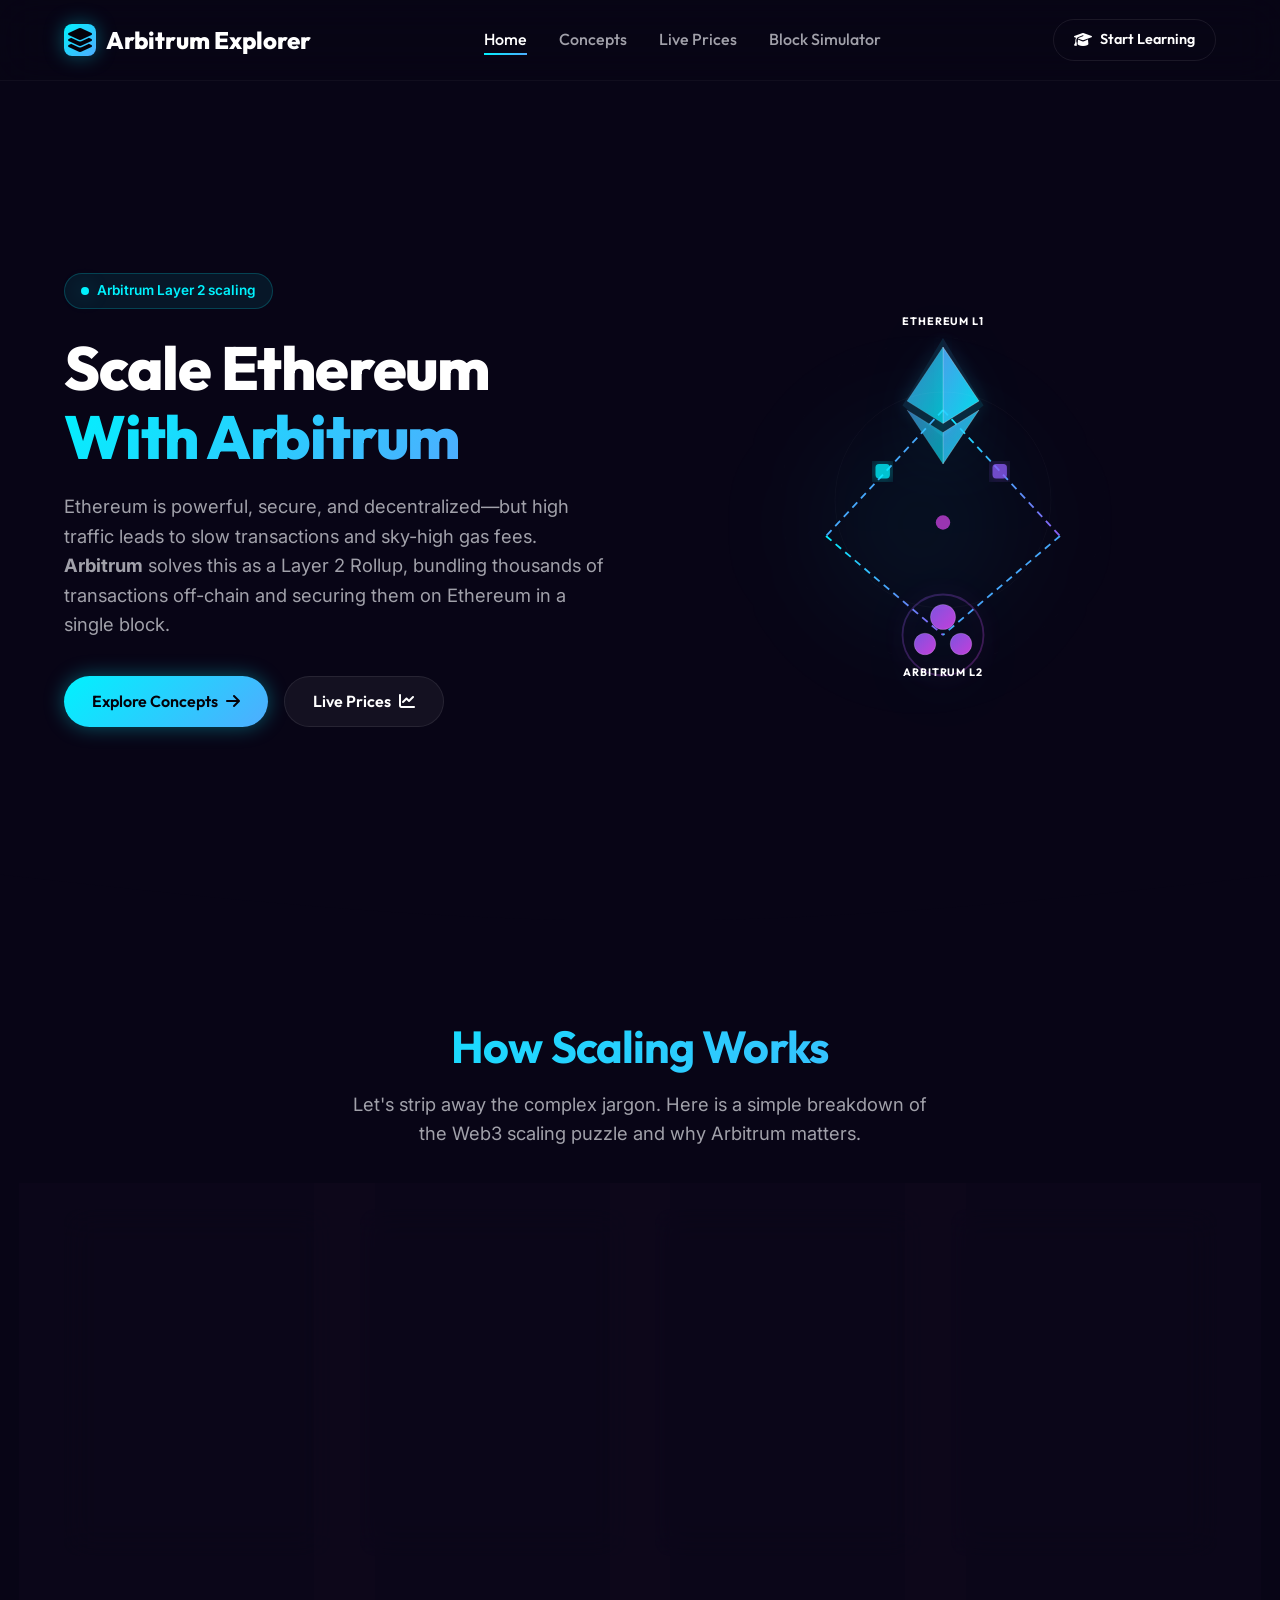
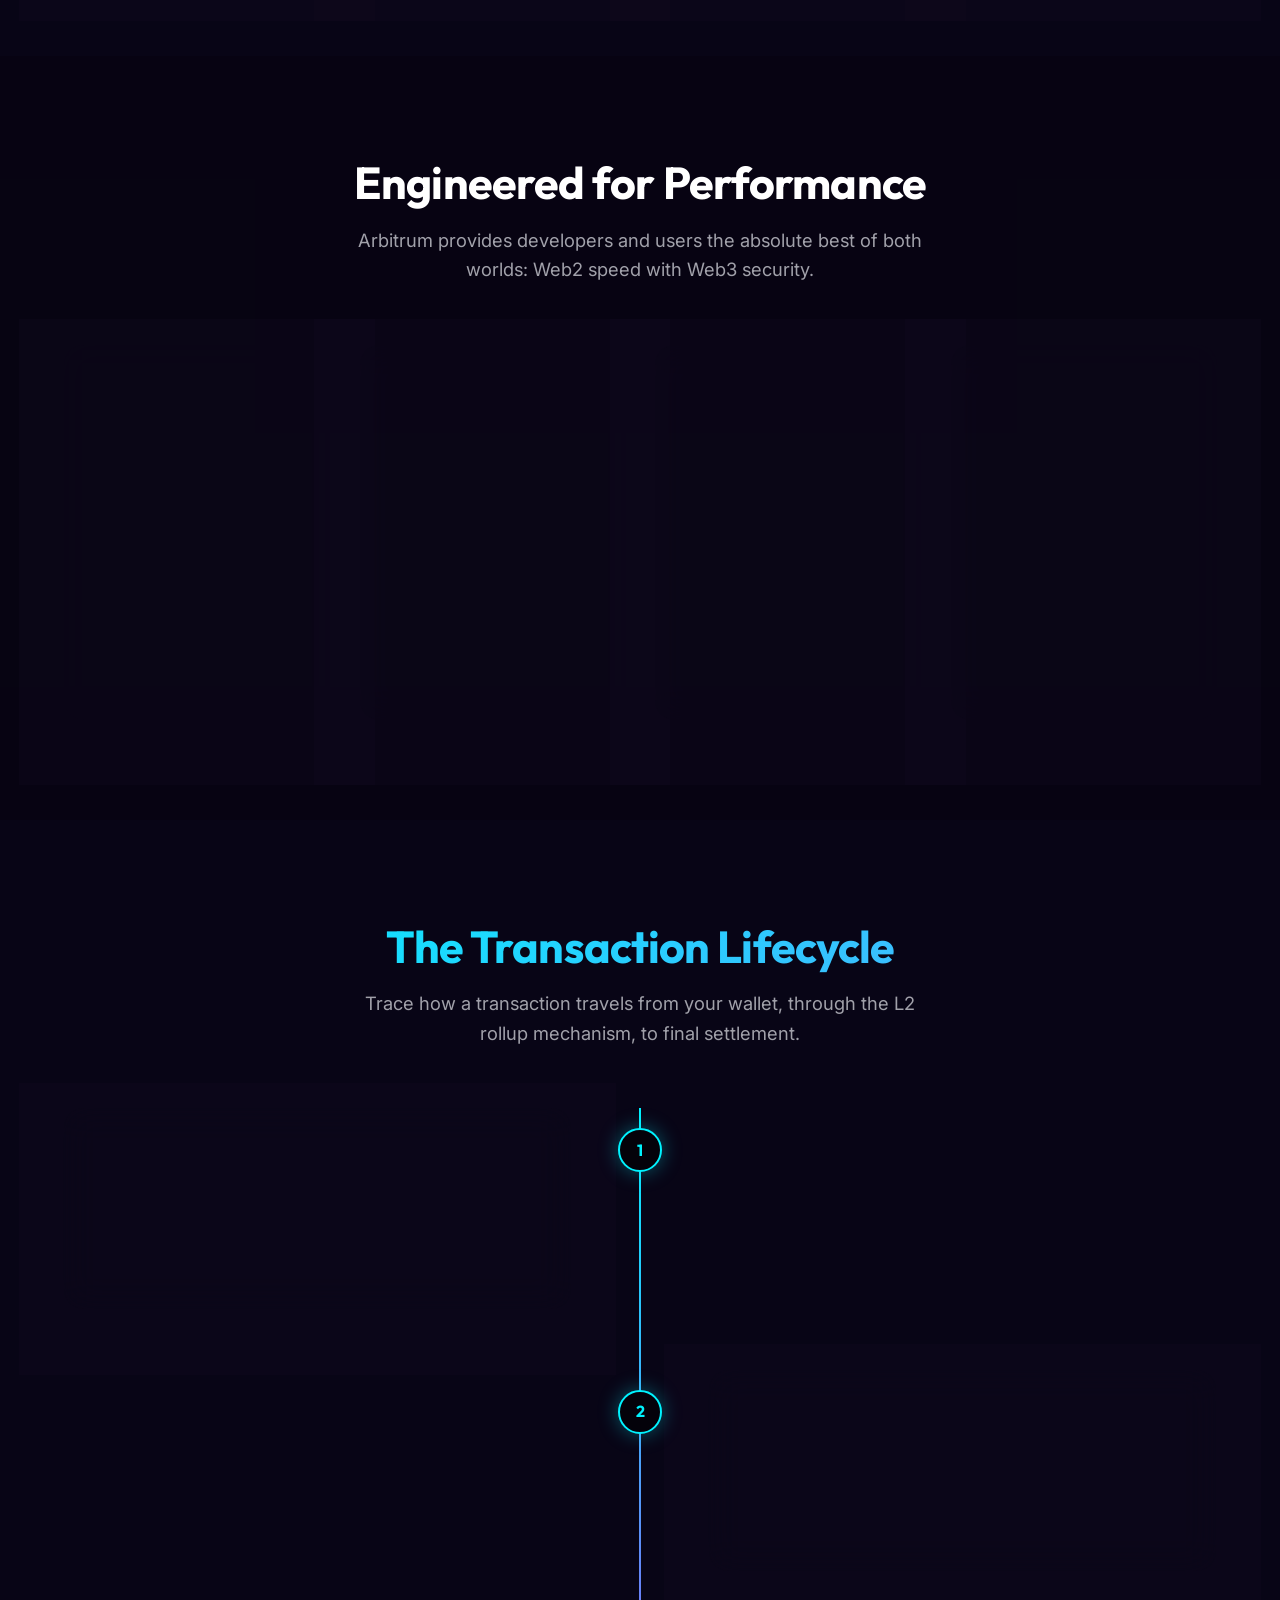
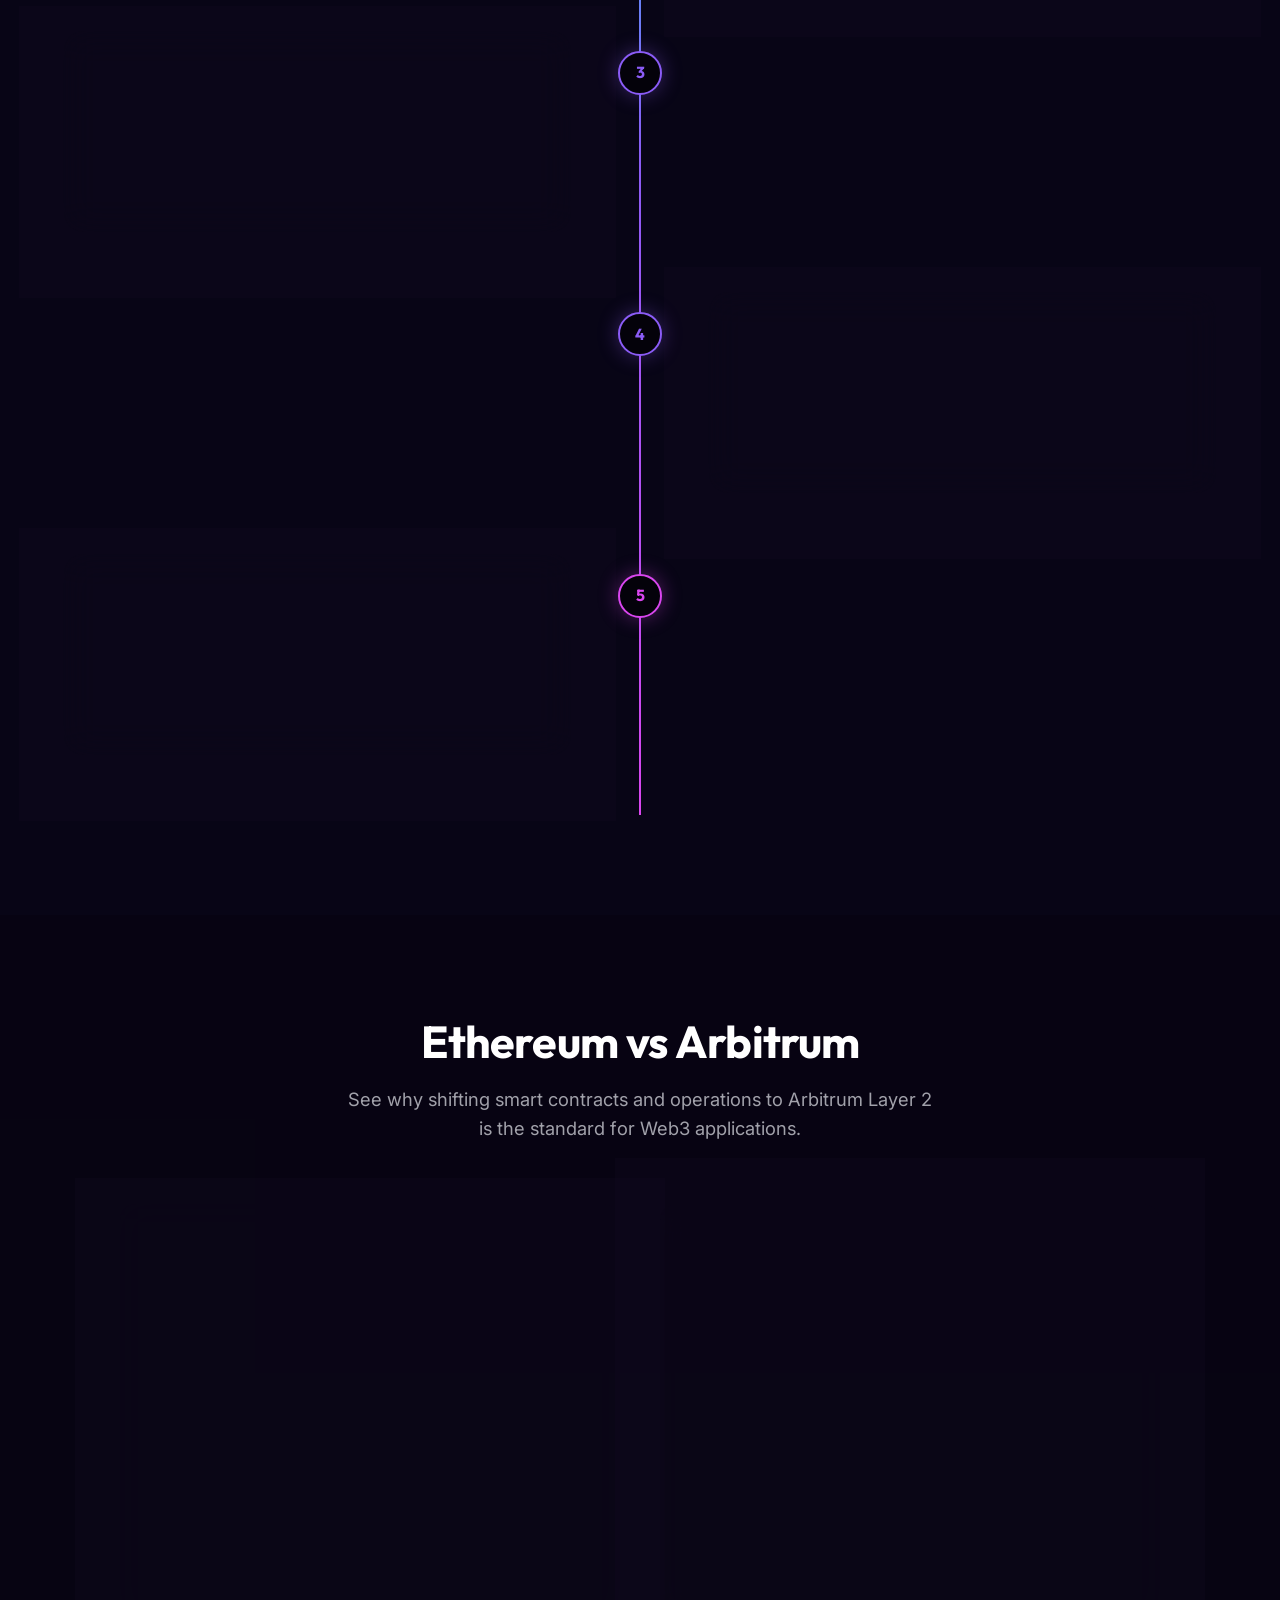
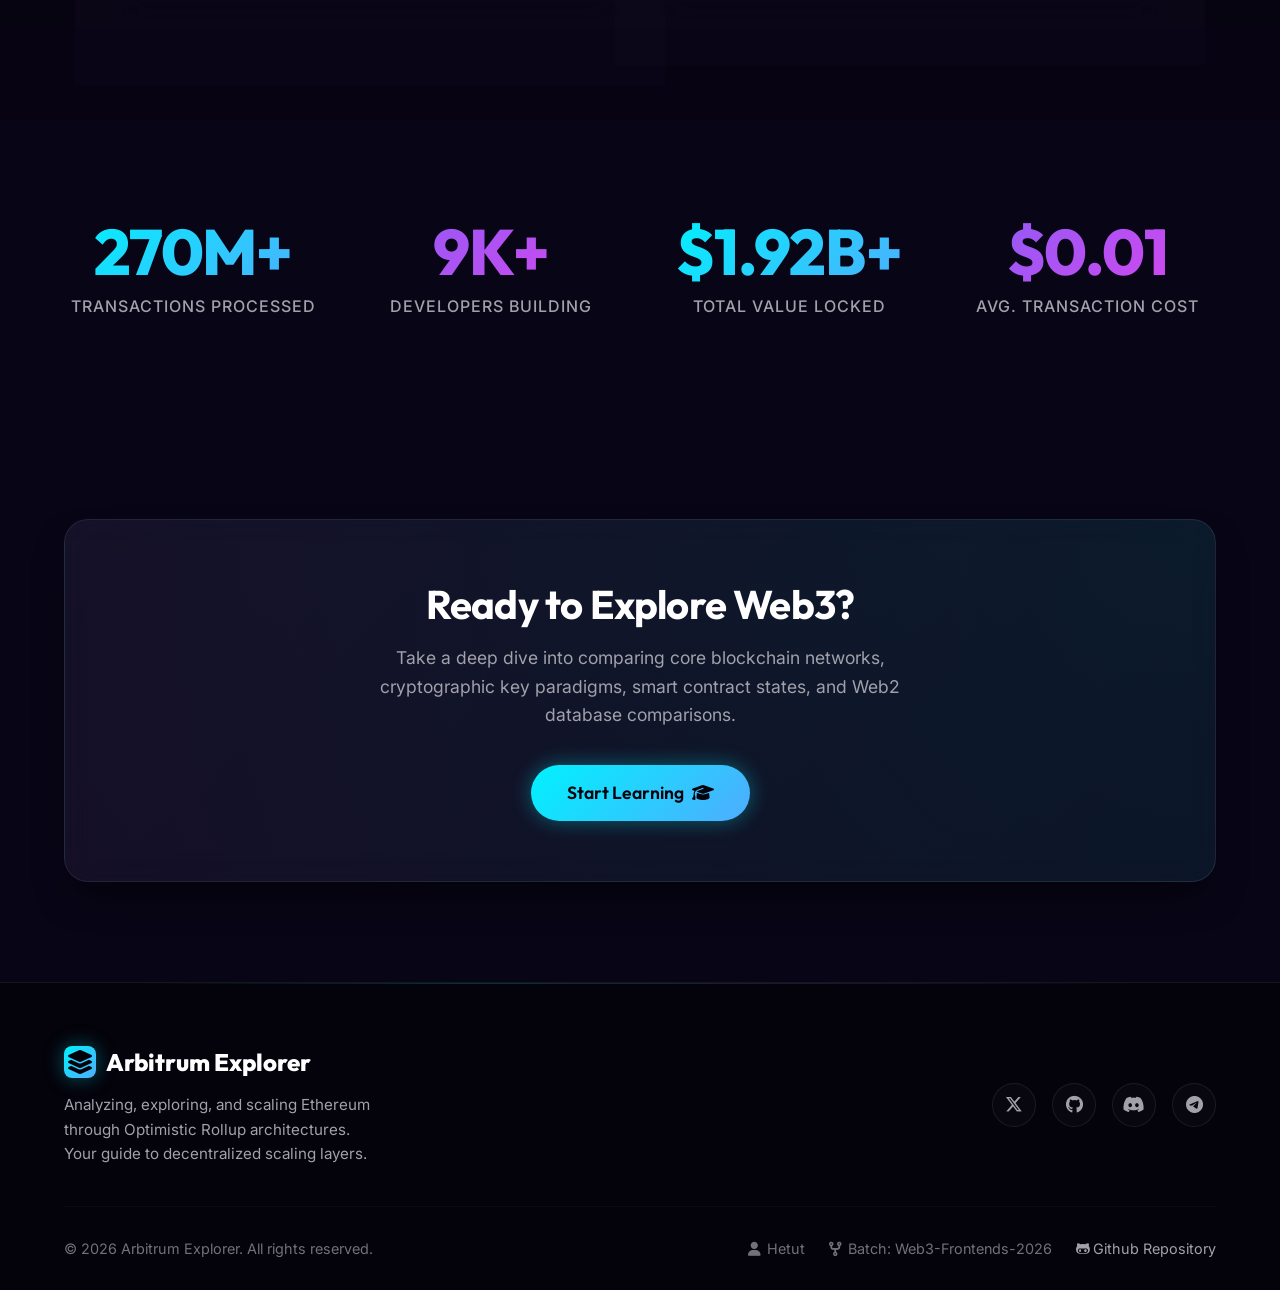
==== index.html @ abf1ec62 "feat: complete Arbitrum Explorer Web3 platform" ====
<!DOCTYPE html>
<html lang="en">
<head>
  <meta charset="UTF-8">
  <meta name="viewport" content="width=device-width, initial-scale=1.0">
  <title>Arbitrum Explorer | Scale Ethereum with Layer 2</title>
  <meta name="description" content="Explore Arbitrum Layer 2 scaling: experience lightning-fast speeds, ultra-low fees, and robust Ethereum security. Learn the concepts of Web3 scalability.">
  
  <!-- CSS -->
  <link rel="stylesheet" href="css/style.css">
  <link rel="stylesheet" href="css/responsive.css">
  
  <!-- FontAwesome Icons (loaded asynchronously) -->
  <link rel="stylesheet" href="https://cdnjs.cloudflare.com/ajax/libs/font-awesome/6.4.0/css/all.min.css">
</head>
<body>

  <!-- BACKGROUND GRID & GLOW EFFECTS -->
  <canvas id="bg-canvas"></canvas>
  <div class="grid-overlay"></div>
  <div class="blur-glow-1"></div>
  <div class="blur-glow-2"></div>

  <!-- NAVIGATION BAR -->
  <nav class="navbar" id="navbar">
    <div class="navbar-container">
      <a href="index.html" class="logo">
        <div class="logo-icon">
          <i class="fa-solid fa-layer-group"></i>
        </div>
        Arbitrum Explorer
      </a>
      
      <ul class="nav-menu">
        <li><a href="index.html" class="nav-link">Home</a></li>
        <li><a href="concepts.html" class="nav-link">Concepts</a></li>
        <li><a href="prices.html" class="nav-link">Live Prices</a></li>
        <li><a href="simulator.html" class="nav-link">Block Simulator</a></li>
      </ul>

      <div class="nav-actions">
        <a href="concepts.html" class="btn btn-outline" style="padding: 8px 20px; font-size: 0.9rem;">
          <i class="fa-solid fa-graduation-cap"></i> Start Learning
        </a>
      </div>

      <button class="hamburger" aria-label="Toggle Menu">
        <span></span>
        <span></span>
        <span></span>
      </button>
    </div>
  </nav>

  <!-- HERO SECTION -->
  <header class="hero-section section-padding" style="padding-top: 140px; padding-bottom: 40px;">
    <div class="hero-container" style="display: flex; align-items: center; justify-content: space-between; gap: 60px; min-height: 80vh;">
      
      <div class="hero-content reveal-left" style="flex: 1; display: flex; flex-direction: column; align-items: flex-start;">
        <div class="tagline" style="background: rgba(0, 242, 254, 0.08); border: 1px solid rgba(0, 242, 254, 0.2); border-radius: 100px; padding: 6px 16px; font-size: 0.85rem; font-weight: 600; color: var(--accent-cyan); margin-bottom: 24px; display: inline-flex; align-items: center; gap: 8px;">
          <span style="width: 8px; height: 8px; background: var(--accent-cyan); border-radius: 50%; display: inline-block; box-shadow: var(--glow-cyan);"></span>
          Arbitrum Layer 2 scaling
        </div>
        
        <h1 style="font-size: 3.8rem; line-height: 1.15; margin-bottom: 20px; font-weight: 800;">
          Scale Ethereum <br>
          <span class="text-gradient">With Arbitrum</span>
        </h1>
        
        <p style="color: var(--text-secondary); font-size: 1.15rem; margin-bottom: 36px; max-width: 540px;">
          Ethereum is powerful, secure, and decentralized—but high traffic leads to slow transactions and sky-high gas fees. 
          <strong>Arbitrum</strong> solves this as a Layer 2 Rollup, bundling thousands of transactions off-chain and securing them on Ethereum in a single block.
        </p>
        
        <div class="hero-cta" style="display: flex; gap: 16px; width: 100%;">
          <a href="concepts.html" class="btn btn-primary">
            Explore Concepts <i class="fa-solid fa-arrow-right"></i>
          </a>
          <a href="prices.html" class="btn btn-secondary">
            Live Prices <i class="fa-solid fa-chart-line"></i>
          </a>
        </div>
      </div>

      <!-- INTERACTIVE ETHEREUM / ARBITRUM SVG ART -->
      <div class="hero-illustration reveal-right" style="flex: 1; display: flex; justify-content: center; position: relative;">
        <svg class="floating-illustration" viewBox="0 0 500 500" width="100%" height="450px" style="max-width: 480px; z-index: 1;">
          <defs>
            <!-- Gradients -->
            <linearGradient id="ethGrad" x1="0%" y1="0%" x2="100%" y2="100%">
              <stop offset="0%" stop-color="#4facfe" stop-opacity="0.9" />
              <stop offset="100%" stop-color="#00f2fe" stop-opacity="0.9" />
            </linearGradient>
            <linearGradient id="arbGrad" x1="0%" y1="0%" x2="100%" y2="100%">
              <stop offset="0%" stop-color="#8b5cf6" stop-opacity="0.9" />
              <stop offset="100%" stop-color="#d946ef" stop-opacity="0.9" />
            </linearGradient>
            <linearGradient id="lineGrad" x1="0%" y1="0%" x2="100%" y2="100%">
              <stop offset="0%" stop-color="#00f2fe" />
              <stop offset="100%" stop-color="#8b5cf6" />
            </linearGradient>
            <!-- Glowing Filters -->
            <filter id="glow-cyan-svg" x="-20%" y="-20%" width="140%" height="140%">
              <feGaussianBlur stdDeviation="10" result="blur" />
              <feComposite in="SourceGraphic" in2="blur" operator="over" />
            </filter>
            <filter id="glow-purple-svg" x="-20%" y="-20%" width="140%" height="140%">
              <feGaussianBlur stdDeviation="12" result="blur" />
              <feComposite in="SourceGraphic" in2="blur" operator="over" />
            </filter>
          </defs>

          <!-- Core Network Wires (animated dash) -->
          <g stroke="url(#lineGrad)" stroke-width="2" stroke-dasharray="8,6" fill="none">
            <line x1="250" y1="150" x2="120" y2="290" />
            <line x1="250" y1="150" x2="380" y2="290" />
            <line x1="120" y1="290" x2="250" y2="400" />
            <line x1="380" y1="290" x2="250" y2="400" />
            <line x1="250" y1="150" x2="250" y2="400" stroke-width="1" opacity="0.4" />
          </g>

          <!-- Floating Ethereum Gem (Top Node) -->
          <g class="float-animation-slow" style="animation: floating 8s ease-in-out infinite; transform-origin: 250px 150px;">
            <!-- Outer Glow -->
            <polygon points="250,70 295,145 250,180" fill="url(#ethGrad)" opacity="0.15" filter="url(#glow-cyan-svg)" />
            <polygon points="250,70 205,145 250,180" fill="url(#ethGrad)" opacity="0.15" filter="url(#glow-cyan-svg)" />
            
            <!-- Ethereum Shape Top half -->
            <polygon points="250,80 290,140 250,165" fill="url(#ethGrad)" stroke="rgba(255,255,255,0.3)" stroke-width="1" />
            <polygon points="250,80 210,140 250,165" fill="url(#ethGrad)" stroke="rgba(255,255,255,0.15)" stroke-width="1" opacity="0.8" />
            <!-- Ethereum Shape Bottom half -->
            <polygon points="250,175 290,150 250,210" fill="url(#ethGrad)" stroke="rgba(255,255,255,0.3)" stroke-width="1" opacity="0.9" />
            <polygon points="250,175 210,150 250,210" fill="url(#ethGrad)" stroke="rgba(255,255,255,0.15)" stroke-width="1" opacity="0.7" />
            
            <!-- Text Ethereum -->
            <text x="250" y="55" fill="var(--text-primary)" font-family="var(--font-title)" font-weight="700" font-size="12" text-anchor="middle" letter-spacing="1">ETHEREUM L1</text>
          </g>

          <!-- Floating Arbitrum Portal (Bottom Node) -->
          <g class="float-animation-normal" style="animation: floating 6s ease-in-out infinite alternate; transform-origin: 250px 400px;">
            <!-- Outer glow ring -->
            <circle cx="250" cy="400" r="45" fill="none" stroke="url(#arbGrad)" stroke-width="2" opacity="0.3" filter="url(#glow-purple-svg)" />
            
            <!-- Arbitrum nested shapes (spheres stacked styled as flat layers) -->
            <circle cx="250" cy="380" r="14" fill="url(#arbGrad)" stroke="rgba(255,255,255,0.2)" />
            <circle cx="230" cy="410" r="12" fill="url(#arbGrad)" stroke="rgba(255,255,255,0.2)" />
            <circle cx="270" cy="410" r="12" fill="url(#arbGrad)" stroke="rgba(255,255,255,0.2)" />
            
            <text x="250" y="445" fill="var(--text-primary)" font-family="var(--font-title)" font-weight="700" font-size="12" text-anchor="middle" letter-spacing="1">ARBITRUM L2</text>
          </g>

          <!-- Transaction Bundling Blocks (Floating along lines) -->
          <g class="float-animation-fast">
            <!-- Block 1 (moving left L1->L2) -->
            <rect x="175" y="210" width="16" height="16" rx="4" fill="#00f2fe" filter="url(#glow-cyan-svg)" opacity="0.8" style="animation: floating 4s ease-in-out infinite;" />
            <!-- Block 2 (moving right L1->L2) -->
            <rect x="305" y="210" width="16" height="16" rx="4" fill="#8b5cf6" filter="url(#glow-purple-svg)" opacity="0.8" style="animation: floating 5s ease-in-out infinite alternate;" />
            <!-- Dynamic data wave -->
            <circle cx="250" cy="275" r="8" fill="#d946ef" opacity="0.7" style="animation: floating 3s ease-in-out infinite;" />
          </g>

          <!-- Halo backlights -->
          <circle cx="250" cy="250" r="120" fill="none" stroke="rgba(255,255,255,0.03)" stroke-width="1" />
          <circle cx="250" cy="250" r="180" fill="none" stroke="rgba(255,255,255,0.015)" stroke-dasharray="5,15" stroke-width="1" />
        </svg>
        <div style="position: absolute; width: 300px; height: 300px; background: radial-gradient(circle, rgba(0, 242, 254, 0.08) 0%, transparent 70%); top: 100px; left: 100px; filter: blur(50px); z-index: 0; pointer-events: none;"></div>
      </div>
    </div>
  </header>

  <!-- WAVE DIVIDER -->
  <div class="wave-container">
    <svg class="wave-divider" viewBox="0 0 1440 74" preserveAspectRatio="none">
      <path d="M0,32L120,42.7C240,53,480,75,720,74.7C960,75,1200,53,1320,42.7L1440,32L1440,80L1320,80C1200,80,960,80,720,80C480,80,240,80,120,80L0,80Z"></path>
    </svg>
  </div>

  <!-- ABOUT SECTION -->
  <section class="about-section section-padding" id="about" style="position: relative;">
    <div class="section-header reveal">
      <h2 class="text-gradient">How Scaling Works</h2>
      <p>Let's strip away the complex jargon. Here is a simple breakdown of the Web3 scaling puzzle and why Arbitrum matters.</p>
    </div>

    <div class="about-grid" style="display: grid; grid-template-columns: repeat(auto-fit, minmax(250px, 1fr)); gap: 30px; margin-top: 50px;">
      
      <div class="glass-card reveal delay-100" style="padding: 30px;">
        <div class="about-icon" style="color: var(--accent-cyan); font-size: 2.2rem; margin-bottom: 20px;">
          <i class="fa-solid fa-cubes"></i>
        </div>
        <h3 style="margin-bottom: 12px; font-size: 1.4rem;">What is Blockchain?</h3>
        <p style="color: var(--text-secondary); font-size: 0.95rem;">
          A decentralized, immutable database secured by cryptographic nodes. Everyone shares the same record, meaning no single center can corrupt or shut it down.
        </p>
      </div>

      <div class="glass-card reveal delay-200" style="padding: 30px;">
        <div class="about-icon" style="color: var(--accent-blue); font-size: 2.2rem; margin-bottom: 20px;">
          <i class="fa-brands fa-ethereum"></i>
        </div>
        <h3 style="margin-bottom: 12px; font-size: 1.4rem;">What is Ethereum?</h3>
        <p style="color: var(--text-secondary); font-size: 0.95rem;">
          The global supercomputer of Web3. It runs code (Smart Contracts) so developers can build decentralized finance (DeFi), gaming, and digital identity platforms.
        </p>
      </div>

      <div class="glass-card reveal delay-300" style="padding: 30px;">
        <div class="about-icon" style="color: var(--accent-purple); font-size: 2.2rem; margin-bottom: 20px;">
          <i class="fa-solid fa-arrows-split-up-and-left"></i>
        </div>
        <h3 style="margin-bottom: 12px; font-size: 1.4rem;">Why Layer 2?</h3>
        <p style="color: var(--text-secondary); font-size: 0.95rem;">
          Ethereum Mainnet (L1) only processes 15 transactions per second. When demand spikes, users battle each other with high fees. L2 steps in as an express highway built on top.
        </p>
      </div>

      <div class="glass-card reveal delay-400" style="padding: 30px;">
        <div class="about-icon" style="color: var(--accent-pink); font-size: 2.2rem; margin-bottom: 20px;">
          <i class="fa-solid fa-bolt-lightning"></i>
        </div>
        <h3 style="margin-bottom: 12px; font-size: 1.4rem;">What is Arbitrum?</h3>
        <p style="color: var(--text-secondary); font-size: 0.95rem;">
          A leading L2 scaling solution that executes transactions immediately off-chain, wraps them into compressed batches (Rollups), and settles them securely back on Ethereum.
        </p>
      </div>

    </div>
  </section>

  <!-- FEATURES SECTION -->
  <section class="features-section section-padding" id="features" style="position: relative; background: rgba(4, 2, 10, 0.3);">
    <div class="section-header reveal">
      <h2>Engineered for Performance</h2>
      <p>Arbitrum provides developers and users the absolute best of both worlds: Web2 speed with Web3 security.</p>
    </div>

    <div class="features-grid" style="display: grid; grid-template-columns: repeat(auto-fit, minmax(260px, 1fr)); gap: 30px; margin-top: 50px;">
      
      <!-- Feature Card 1 -->
      <div class="glass-card feature-card reveal delay-100" style="padding: 40px 30px; border-radius: 20px; overflow: hidden; position: relative;">
        <div class="glow-hover-effect"></div>
        <div class="feature-icon" style="background: linear-gradient(135deg, rgba(0, 242, 254, 0.1) 0%, rgba(79, 172, 254, 0.1) 100%); color: var(--accent-cyan); width: 60px; height: 60px; border-radius: 12px; display: flex; align-items: center; justify-content: center; font-size: 1.8rem; margin-bottom: 24px; border: 1px solid rgba(0, 242, 254, 0.2);">
          <i class="fa-solid fa-gauge-high"></i>
        </div>
        <h3 style="font-size: 1.4rem; margin-bottom: 12px;">Fast Transactions</h3>
        <p style="color: var(--text-secondary); font-size: 0.95rem; line-height: 1.6;">
          Wait times are gone. Arbitrum processes transactions instantly, with sub-second feedback, rendering a seamless app experience.
        </p>
      </div>

      <!-- Feature Card 2 -->
      <div class="glass-card feature-card reveal delay-200" style="padding: 40px 30px; border-radius: 20px; overflow: hidden; position: relative;">
        <div class="glow-hover-effect"></div>
        <div class="feature-icon" style="background: linear-gradient(135deg, rgba(139, 92, 246, 0.1) 0%, rgba(217, 70, 239, 0.1) 100%); color: var(--accent-purple); width: 60px; height: 60px; border-radius: 12px; display: flex; align-items: center; justify-content: center; font-size: 1.8rem; margin-bottom: 24px; border: 1px solid rgba(139, 92, 246, 0.2);">
          <i class="fa-solid fa-circle-dollar-to-slot"></i>
        </div>
        <h3 style="font-size: 1.4rem; margin-bottom: 12px;">Lower Fees</h3>
        <p style="color: var(--text-secondary); font-size: 0.95rem; line-height: 1.6;">
          Save up to 95% on gas fees. By compressing transaction data before sending it to L1, the network divides fees among thousands of users.
        </p>
      </div>

      <!-- Feature Card 3 -->
      <div class="glass-card feature-card reveal delay-300" style="padding: 40px 30px; border-radius: 20px; overflow: hidden; position: relative;">
        <div class="glow-hover-effect"></div>
        <div class="feature-icon" style="background: linear-gradient(135deg, rgba(0, 242, 254, 0.1) 0%, rgba(79, 172, 254, 0.1) 100%); color: var(--accent-blue); width: 60px; height: 60px; border-radius: 12px; display: flex; align-items: center; justify-content: center; font-size: 1.8rem; margin-bottom: 24px; border: 1px solid rgba(79, 172, 254, 0.2);">
          <i class="fa-solid fa-shield-halved"></i>
        </div>
        <h3 style="font-size: 1.4rem; margin-bottom: 12px;">Ethereum Security</h3>
        <p style="color: var(--text-secondary); font-size: 0.95rem; line-height: 1.6;">
          No compromises. Transactions are finalized on Ethereum Mainnet, leveraging the absolute security and decentralization of the base layer.
        </p>
      </div>

      <!-- Feature Card 4 -->
      <div class="glass-card feature-card reveal delay-400" style="padding: 40px 30px; border-radius: 20px; overflow: hidden; position: relative;">
        <div class="glow-hover-effect"></div>
        <div class="feature-icon" style="background: linear-gradient(135deg, rgba(139, 92, 246, 0.1) 0%, rgba(217, 70, 239, 0.1) 100%); color: var(--accent-pink); width: 60px; height: 60px; border-radius: 12px; display: flex; align-items: center; justify-content: center; font-size: 1.8rem; margin-bottom: 24px; border: 1px solid rgba(217, 70, 239, 0.2);">
          <i class="fa-solid fa-network-wired"></i>
        </div>
        <h3 style="font-size: 1.4rem; margin-bottom: 12px;">Scalable Network</h3>
        <p style="color: var(--text-secondary); font-size: 0.95rem; line-height: 1.6;">
          Built for mass adoption. Easily handle thousands of active concurrent decentralized applications (dApps) without hitting execution bottlenecks.
        </p>
      </div>

    </div>
  </section>

  <!-- HOW IT WORKS TIMELINE -->
  <section class="timeline-section section-padding" id="how-it-works">
    <div class="section-header reveal">
      <h2 class="text-gradient">The Transaction Lifecycle</h2>
      <p>Trace how a transaction travels from your wallet, through the L2 rollup mechanism, to final settlement.</p>
    </div>

    <!-- Timeline Wrapper -->
    <div class="timeline-wrapper reveal" style="position: relative; margin-top: 60px;">
      
      <!-- Timeline Central Line -->
      <div class="timeline-line"></div>
      
      <div class="timeline-container">
        
        <!-- Step 1 -->
        <div class="timeline-step">
          <div class="timeline-dot dot-cyan">
            <span class="timeline-number">1</span>
          </div>
          <div class="glass-card timeline-content">
            <span class="step-tag" style="color: var(--accent-cyan);">Wallet</span>
            <h4>Ethereum Mainnet Request</h4>
            <p>You trigger a swap, transfer, or mint from your wallet. Instead of submitting directly to expensive L1 nodes, you request routing through Arbitrum.</p>
          </div>
        </div>

        <!-- Step 2 -->
        <div class="timeline-step">
          <div class="timeline-dot dot-cyan">
            <span class="timeline-number">2</span>
          </div>
          <div class="glass-card timeline-content">
            <span class="step-tag" style="color: var(--accent-cyan);">Aggregator</span>
            <h4>L2 Transaction Queue</h4>
            <p>The transaction hits the Arbitrum Sequencer. It processes and sequences your transaction instantly in milliseconds, providing an immediate receipt.</p>
          </div>
        </div>

        <!-- Step 3 -->
        <div class="timeline-step">
          <div class="timeline-dot dot-purple">
            <span class="timeline-number">3</span>
          </div>
          <div class="glass-card timeline-content">
            <span class="step-tag" style="color: var(--accent-purple);">Rollup</span>
            <h4>Optimistic Rollup Bundle</h4>
            <p>Multiple off-chain transactions are compressed and bundled together. This batching mechanism drastically cuts down storage data costs.</p>
          </div>
        </div>

        <!-- Step 4 -->
        <div class="timeline-step">
          <div class="timeline-dot dot-purple">
            <span class="timeline-number">4</span>
          </div>
          <div class="glass-card timeline-content">
            <span class="step-tag" style="color: var(--accent-purple);">Execution</span>
            <h4>Arbitrum Virtual Machine</h4>
            <p>The batch is processed inside the AVM, compiling gas reports and verifying smart contracts instructions matching EVM specs.</p>
          </div>
        </div>

        <!-- Step 5 -->
        <div class="timeline-step">
          <div class="timeline-dot dot-mixed">
            <span class="timeline-number">5</span>
          </div>
          <div class="glass-card timeline-content">
            <span class="step-tag" style="background: var(--gradient-mixed); -webkit-background-clip: text; -webkit-text-fill-color: transparent;">Settle</span>
            <h4>L1 Settlement</h4>
            <p>The compressed rollup data is submitted and anchored onto Ethereum L1. Ethereum verifies validity, finalizing your transaction safely.</p>
          </div>
        </div>

      </div>
    </div>
  </section>

  <!-- WHY CHOOSE ARBITRUM (COMPARISON CARDS) -->
  <section class="comparison-section section-padding" id="comparison" style="background: rgba(4, 2, 10, 0.3);">
    <div class="section-header reveal">
      <h2>Ethereum vs Arbitrum</h2>
      <p>See why shifting smart contracts and operations to Arbitrum Layer 2 is the standard for Web3 applications.</p>
    </div>

    <div class="comparison-grid" style="display: flex; gap: 40px; justify-content: center; flex-wrap: wrap; margin-top: 50px;">
      
      <!-- Card L1 -->
      <div class="glass-card comp-card reveal-left" style="flex: 1; min-width: 300px; max-width: 500px; padding: 40px 30px; border-top: 4px solid var(--text-muted);">
        <div style="display: flex; justify-content: space-between; align-items: center; margin-bottom: 30px;">
          <h3 style="font-size: 1.6rem; font-weight: 700;">Ethereum Mainnet</h3>
          <span style="color: var(--text-secondary); background: rgba(255,255,255,0.05); padding: 4px 12px; border-radius: 100px; font-size: 0.8rem; font-weight: 600;">Layer 1</span>
        </div>
        
        <ul style="list-style: none; display: flex; flex-direction: column; gap: 20px;">
          <li style="display: flex; align-items: center; gap: 16px;">
            <div style="background: rgba(239, 68, 68, 0.1); color: #ef4444; width: 36px; height: 36px; border-radius: 50%; display: flex; align-items: center; justify-content: center; flex-shrink: 0;">
              <i class="fa-solid fa-xmark"></i>
            </div>
            <div>
              <strong style="display: block; font-size: 1rem;">High Fees</strong>
              <span style="color: var(--text-secondary); font-size: 0.85rem;">Gas fees spike from $5 to $100+ during heavy traffic.</span>
            </div>
          </li>
          <li style="display: flex; align-items: center; gap: 16px;">
            <div style="background: rgba(239, 68, 68, 0.1); color: #ef4444; width: 36px; height: 36px; border-radius: 50%; display: flex; align-items: center; justify-content: center; flex-shrink: 0;">
              <i class="fa-solid fa-xmark"></i>
            </div>
            <div>
              <strong style="display: block; font-size: 1rem;">Slow Processing</strong>
              <span style="color: var(--text-secondary); font-size: 0.85rem;">Handles only ~15 transactions per second.</span>
            </div>
          </li>
          <li style="display: flex; align-items: center; gap: 16px;">
            <div style="background: rgba(239, 68, 68, 0.1); color: #ef4444; width: 36px; height: 36px; border-radius: 50%; display: flex; align-items: center; justify-content: center; flex-shrink: 0;">
              <i class="fa-solid fa-xmark"></i>
            </div>
            <div>
              <strong style="display: block; font-size: 1rem;">Congested Network</strong>
              <span style="color: var(--text-secondary); font-size: 0.85rem;">One successful NFT mint can slow down operations for all users.</span>
            </div>
          </li>
        </ul>
      </div>

      <!-- Card L2 -->
      <div class="glass-card comp-card comp-card-active reveal-right" style="flex: 1; min-width: 300px; max-width: 500px; padding: 40px 30px; border-top: 4px solid var(--accent-cyan); box-shadow: 0 0 30px rgba(0, 242, 254, 0.1);">
        <div style="display: flex; justify-content: space-between; align-items: center; margin-bottom: 30px;">
          <h3 style="font-size: 1.6rem; font-weight: 700;" class="text-gradient">Arbitrum L2</h3>
          <span style="color: var(--accent-cyan); background: rgba(0, 242, 254, 0.08); border: 1px solid rgba(0, 242, 254, 0.2); padding: 4px 12px; border-radius: 100px; font-size: 0.8rem; font-weight: 600;">Recommended</span>
        </div>

        <ul style="list-style: none; display: flex; flex-direction: column; gap: 20px;">
          <li style="display: flex; align-items: center; gap: 16px;">
            <div style="background: rgba(16, 185, 129, 0.15); color: #10b981; width: 36px; height: 36px; border-radius: 50%; display: flex; align-items: center; justify-content: center; flex-shrink: 0; box-shadow: 0 0 10px rgba(16, 185, 129, 0.2);">
              <i class="fa-solid fa-check"></i>
            </div>
            <div>
              <strong style="display: block; font-size: 1rem; color: #10b981;">Low Fees</strong>
              <span style="color: var(--text-secondary); font-size: 0.85rem;">Transactions consistently cost fractions of a cent ($0.01 - $0.10).</span>
            </div>
          </li>
          <li style="display: flex; align-items: center; gap: 16px;">
            <div style="background: rgba(16, 185, 129, 0.15); color: #10b981; width: 36px; height: 36px; border-radius: 50%; display: flex; align-items: center; justify-content: center; flex-shrink: 0; box-shadow: 0 0 10px rgba(16, 185, 129, 0.2);">
              <i class="fa-solid fa-check"></i>
            </div>
            <div>
              <strong style="display: block; font-size: 1rem; color: #10b981;">Instant Speed</strong>
              <span style="color: var(--text-secondary); font-size: 0.85rem;">Processes up to 40,000+ transactions per second in peak loads.</span>
            </div>
          </li>
          <li style="display: flex; align-items: center; gap: 16px;">
            <div style="background: rgba(16, 185, 129, 0.15); color: #10b981; width: 36px; height: 36px; border-radius: 50%; display: flex; align-items: center; justify-content: center; flex-shrink: 0; box-shadow: 0 0 10px rgba(16, 185, 129, 0.2);">
              <i class="fa-solid fa-check"></i>
            </div>
            <div>
              <strong style="display: block; font-size: 1rem; color: #10b981;">Unlimited Scalability</strong>
              <span style="color: var(--text-secondary); font-size: 0.85rem;">Batched rollups reduce congestion, allowing L1-secured apps to scale.</span>
            </div>
          </li>
        </ul>
      </div>

    </div>
  </section>

  <!-- STATISTICS SECTION -->
  <section class="stats-section section-padding" id="stats">
    <div class="stats-grid" style="display: grid; grid-template-columns: repeat(auto-fit, minmax(200px, 1fr)); gap: 40px; text-align: center;">
      
      <div class="stat-item reveal">
        <h3 class="counter text-gradient" data-target="450" data-suffix="M+">0</h3>
        <p style="color: var(--text-secondary); font-size: 1rem; font-weight: 500; text-transform: uppercase; letter-spacing: 1px; margin-top: 10px;">Transactions Processed</p>
      </div>

      <div class="stat-item reveal delay-100">
        <h3 class="counter text-gradient-purple" data-target="15" data-suffix="K+">0</h3>
        <p style="color: var(--text-secondary); font-size: 1rem; font-weight: 500; text-transform: uppercase; letter-spacing: 1px; margin-top: 10px;">Developers Building</p>
      </div>

      <div class="stat-item reveal delay-200">
        <h3 class="counter text-gradient" data-target="3.2" data-suffix="B+" data-prefix="$" data-decimal="true">0</h3>
        <p style="color: var(--text-secondary); font-size: 1rem; font-weight: 500; text-transform: uppercase; letter-spacing: 1px; margin-top: 10px;">Total Value Locked</p>
      </div>

      <div class="stat-item reveal delay-300">
        <h3 class="counter text-gradient-purple" data-target="0.01" data-prefix="$" data-decimal="true">0</h3>
        <p style="color: var(--text-secondary); font-size: 1rem; font-weight: 500; text-transform: uppercase; letter-spacing: 1px; margin-top: 10px;">Avg. Transaction Cost</p>
      </div>

    </div>
  </section>

  <!-- CTA SECTION -->
  <section class="cta-section section-padding">
    <div class="glass-card reveal" style="padding: 60px 40px; text-align: center; border-radius: 24px; background: radial-gradient(circle at top right, rgba(0, 242, 254, 0.08), rgba(139, 92, 246, 0.05)); border: 1px solid rgba(255, 255, 255, 0.1);">
      <h2 style="font-size: 2.5rem; margin-bottom: 16px;">Ready to Explore Web3?</h2>
      <p style="color: var(--text-secondary); max-width: 600px; margin: 0 auto 36px auto; font-size: 1.1rem;">
        Take a deep dive into comparing core blockchain networks, cryptographic key paradigms, smart contract states, and Web2 database comparisons.
      </p>
      <a href="concepts.html" class="btn btn-primary" style="padding: 14px 36px; font-size: 1.1rem;">
        Start Learning <i class="fa-solid fa-graduation-cap"></i>
      </a>
    </div>
  </section>

  <!-- FOOTER -->
  <footer class="footer">
    <div class="footer-container">
      <div class="footer-top">
        <div class="footer-brand">
          <a href="index.html" class="logo">
            <div class="logo-icon">
              <i class="fa-solid fa-layer-group"></i>
            </div>
            Arbitrum Explorer
          </a>
          <p>Analyzing, exploring, and scaling Ethereum through Optimistic Rollup architectures. Your guide to decentralized scaling layers.</p>
        </div>

        <div class="footer-socials">
          <a href="#" class="social-icon" aria-label="Twitter"><i class="fa-brands fa-x-twitter"></i></a>
          <a href="#" class="social-icon" aria-label="GitHub"><i class="fa-brands fa-github"></i></a>
          <a href="#" class="social-icon" aria-label="Discord"><i class="fa-brands fa-discord"></i></a>
          <a href="#" class="social-icon" aria-label="Telegram"><i class="fa-brands fa-telegram"></i></a>
        </div>
      </div>

      <div class="footer-bottom">
        <p>&copy; 2026 Arbitrum Explorer. All rights reserved.</p>
        <div class="footer-meta">
          <span><i class="fa-solid fa-user"></i> Hetut</span>
          <span><i class="fa-solid fa-code-fork"></i> Batch: Web3-Frontends-2026</span>
          <a href="https://github.com" target="_blank" rel="noopener noreferrer" class="footer-link">
            <i class="fa-brands fa-github-alt"></i> Github Repository
          </a>
        </div>
      </div>
    </div>
  </footer>

  <!-- Scripts -->
  <script src="js/main.js"></script>
</body>
</html>
---- css/style.css ----
@import url('https://fonts.googleapis.com/css2?family=Inter:wght@300;400;500;600;700&family=Outfit:wght@400;500;600;700;800&display=swap');

/* ==========================================================================
   CSS VARIABLES & DESIGN SYSTEM
   ========================================================================== */
:root {
  /* Colors */
  --bg-dark: #080516;
  --bg-darker: #04020a;
  --bg-card: rgba(16, 11, 30, 0.45);
  --bg-card-hover: rgba(26, 18, 48, 0.6);
  --border-color: rgba(255, 255, 255, 0.08);
  --border-hover: rgba(0, 242, 254, 0.3);
  
  --accent-cyan: #00f2fe;
  --accent-blue: #4facfe;
  --accent-purple: #8b5cf6;
  --accent-pink: #d946ef;
  
  --text-primary: #ffffff;
  --text-secondary: #a1a1aa;
  --text-muted: #71717a;
  
  /* Gradients */
  --gradient-primary: linear-gradient(135deg, var(--accent-cyan) 0%, var(--accent-blue) 100%);
  --gradient-secondary: linear-gradient(135deg, var(--accent-purple) 0%, var(--accent-pink) 100%);
  --gradient-mixed: linear-gradient(135deg, var(--accent-cyan) 0%, var(--accent-purple) 50%, var(--accent-pink) 100%);
  --gradient-card: linear-gradient(135deg, rgba(255, 255, 255, 0.03) 0%, rgba(255, 255, 255, 0.01) 100%);
  
  /* Glows */
  --glow-cyan: 0 0 20px rgba(0, 242, 254, 0.35);
  --glow-purple: 0 0 20px rgba(139, 92, 246, 0.35);
  --shadow-premium: 0 20px 40px -15px rgba(0, 0, 0, 0.7);

  /* Fonts */
  --font-title: 'Outfit', sans-serif;
  --font-body: 'Inter', sans-serif;

  /* Transitions */
  --transition-fast: 0.2s cubic-bezier(0.4, 0, 0.2, 1);
  --transition-normal: 0.4s cubic-bezier(0.16, 1, 0.3, 1);
  --transition-slow: 0.8s cubic-bezier(0.16, 1, 0.3, 1);
}

/* ==========================================================================
   RESET & BASE STYLES
   ========================================================================== */
*, *::before, *::after {
  box-sizing: border-box;
  margin: 0;
  padding: 0;
}

html {
  scroll-behavior: smooth;
  font-size: 16px;
  background-color: var(--bg-dark);
}

body {
  font-family: var(--font-body);
  background-color: var(--bg-dark);
  color: var(--text-primary);
  line-height: 1.6;
  overflow-x: hidden;
  position: relative;
  min-height: 100vh;
}

/* Custom Scrollbar */
::-webkit-scrollbar {
  width: 10px;
}
::-webkit-scrollbar-track {
  background: var(--bg-darker);
}
::-webkit-scrollbar-thumb {
  background: rgba(255, 255, 255, 0.1);
  border-radius: 5px;
  border: 2px solid var(--bg-darker);
}
::-webkit-scrollbar-thumb:hover {
  background: var(--gradient-primary);
}

/* ==========================================================================
   GLOBAL CANVAS BACKGROUND & BLUR EFFECTS
   ========================================================================== */
#bg-canvas {
  position: fixed;
  top: 0;
  left: 0;
  width: 100%;
  height: 100%;
  z-index: -2;
  pointer-events: none;
  background: radial-gradient(circle at 50% 50%, #0d0922 0%, var(--bg-dark) 80%);
}

.grid-overlay {
  position: fixed;
  top: 0;
  left: 0;
  width: 100%;
  height: 100%;
  z-index: -2;
  pointer-events: none;
  background-image: 
    linear-gradient(rgba(255, 255, 255, 0.015) 1px, transparent 1px),
    linear-gradient(90deg, rgba(255, 255, 255, 0.015) 1px, transparent 1px);
  background-size: 60px 60px;
  background-position: center top;
  opacity: 0.8;
}

.blur-glow-1 {
  position: absolute;
  top: 15%;
  left: 10%;
  width: 450px;
  height: 450px;
  border-radius: 50%;
  background: radial-gradient(circle, rgba(0, 242, 254, 0.15) 0%, transparent 70%);
  filter: blur(80px);
  z-index: -1;
  pointer-events: none;
  animation: float-glow 15s ease-in-out infinite alternate;
}

.blur-glow-2 {
  position: absolute;
  top: 60%;
  right: 5%;
  width: 500px;
  height: 500px;
  border-radius: 50%;
  background: radial-gradient(circle, rgba(139, 92, 246, 0.12) 0%, transparent 70%);
  filter: blur(90px);
  z-index: -1;
  pointer-events: none;
  animation: float-glow 20s ease-in-out infinite alternate-reverse;
}

/* ==========================================================================
   TYPOGRAPHY & UTILITIES
   ========================================================================== */
h1, h2, h3, h4, h5, h6 {
  font-family: var(--font-title);
  font-weight: 700;
  letter-spacing: -0.02em;
  line-height: 1.2;
}

.text-gradient {
  background: var(--gradient-primary);
  -webkit-background-clip: text;
  -webkit-text-fill-color: transparent;
  background-clip: text;
}

.text-gradient-purple {
  background: var(--gradient-secondary);
  -webkit-background-clip: text;
  -webkit-text-fill-color: transparent;
  background-clip: text;
}

.text-gradient-mixed {
  background: var(--gradient-mixed);
  -webkit-background-clip: text;
  -webkit-text-fill-color: transparent;
  background-clip: text;
}

.glass-card {
  background: var(--bg-card);
  backdrop-filter: blur(16px);
  -webkit-backdrop-filter: blur(16px);
  border: 1px solid var(--border-color);
  border-radius: 16px;
  box-shadow: var(--shadow-premium);
  transition: var(--transition-normal);
  position: relative;
  overflow: hidden;
}

.glass-card::before {
  content: '';
  position: absolute;
  top: 0;
  left: 0;
  right: 0;
  bottom: 0;
  background: var(--gradient-card);
  z-index: -1;
  pointer-events: none;
}

.glass-card:hover {
  transform: translateY(-6px);
  border-color: var(--border-hover);
  box-shadow: 0 20px 40px -10px rgba(0, 242, 254, 0.15);
}

.section-padding {
  padding: 100px 5% 100px 5%;
  max-width: 1300px;
  margin: 0 auto;
}

.section-header {
  text-align: center;
  margin-bottom: 60px;
  position: relative;
}

.section-header h2 {
  font-size: 2.8rem;
  margin-bottom: 16px;
}

.section-header p {
  color: var(--text-secondary);
  font-size: 1.15rem;
  max-width: 600px;
  margin: 0 auto;
}

/* ==========================================================================
   BUTTONS
   ========================================================================== */
.btn {
  display: inline-flex;
  align-items: center;
  justify-content: center;
  font-family: var(--font-title);
  font-weight: 600;
  padding: 12px 28px;
  border-radius: 100px;
  cursor: pointer;
  text-decoration: none;
  font-size: 1rem;
  transition: var(--transition-normal);
  gap: 8px;
  border: none;
}

.btn-primary {
  background: var(--gradient-primary);
  color: var(--bg-darker);
  box-shadow: var(--glow-cyan);
}

.btn-primary:hover {
  transform: translateY(-2px);
  box-shadow: 0 0 30px rgba(0, 242, 254, 0.6);
  background: linear-gradient(135deg, #00ffff 0%, #60c5ff 100%);
}

.btn-secondary {
  background: rgba(255, 255, 255, 0.05);
  color: var(--text-primary);
  border: 1px solid var(--border-color);
}

.btn-secondary:hover {
  background: rgba(255, 255, 255, 0.1);
  border-color: rgba(139, 92, 246, 0.5);
  box-shadow: var(--glow-purple);
  transform: translateY(-2px);
}

.btn-outline {
  background: transparent;
  color: var(--text-primary);
  border: 1px solid var(--border-color);
}

.btn-outline:hover {
  background: rgba(0, 242, 254, 0.05);
  border-color: var(--accent-cyan);
  box-shadow: var(--glow-cyan);
  transform: translateY(-2px);
}

/* ==========================================================================
   SHARED NAVBAR
   ========================================================================== */
.navbar {
  position: fixed;
  top: 0;
  left: 0;
  width: 100%;
  z-index: 1000;
  background: rgba(8, 5, 22, 0.4);
  backdrop-filter: blur(20px);
  -webkit-backdrop-filter: blur(20px);
  border-bottom: 1px solid rgba(255, 255, 255, 0.04);
  transition: var(--transition-normal);
}

.navbar-scrolled {
  background: rgba(4, 2, 10, 0.8);
  border-bottom: 1px solid var(--border-color);
  box-shadow: 0 10px 30px -10px rgba(0,0,0,0.5);
}

.navbar-container {
  display: flex;
  align-items: center;
  justify-content: space-between;
  max-width: 1300px;
  margin: 0 auto;
  padding: 20px 5%;
  height: 80px;
}

.logo {
  display: flex;
  align-items: center;
  text-decoration: none;
  font-family: var(--font-title);
  font-weight: 800;
  font-size: 1.5rem;
  color: var(--text-primary);
  gap: 10px;
}

.logo-icon {
  width: 32px;
  height: 32px;
  background: var(--gradient-primary);
  border-radius: 8px;
  display: flex;
  align-items: center;
  justify-content: center;
  box-shadow: var(--glow-cyan);
  color: var(--bg-darker);
  font-weight: 900;
}

.nav-menu {
  display: flex;
  list-style: none;
  gap: 32px;
  align-items: center;
}

.nav-link {
  text-decoration: none;
  color: var(--text-secondary);
  font-family: var(--font-title);
  font-weight: 500;
  font-size: 1rem;
  transition: var(--transition-fast);
  position: relative;
  padding: 6px 0;
}

.nav-link:hover {
  color: var(--text-primary);
}

.nav-link::after {
  content: '';
  position: absolute;
  bottom: 0;
  left: 0;
  width: 0;
  height: 2px;
  background: var(--gradient-primary);
  transition: var(--transition-fast);
}

.nav-link:hover::after {
  width: 100%;
}

.nav-link.active {
  color: var(--text-primary);
}

.nav-link.active::after {
  width: 100%;
}

.nav-actions {
  display: flex;
  align-items: center;
  gap: 16px;
}

.hamburger {
  display: none;
  cursor: pointer;
  background: none;
  border: none;
  outline: none;
  width: 30px;
  height: 24px;
  position: relative;
  z-index: 1100;
}

.hamburger span {
  display: block;
  position: absolute;
  height: 2px;
  width: 100%;
  background: var(--text-primary);
  border-radius: 9px;
  opacity: 1;
  left: 0;
  transform: rotate(0deg);
  transition: var(--transition-fast);
}

.hamburger span:nth-child(1) { top: 0px; }
.hamburger span:nth-child(2) { top: 10px; }
.hamburger span:nth-child(3) { top: 20px; }

.hamburger.open span:nth-child(1) {
  top: 10px;
  transform: rotate(135deg);
}
.hamburger.open span:nth-child(2) {
  opacity: 0;
  left: -60px;
}
.hamburger.open span:nth-child(3) {
  top: 10px;
  transform: rotate(-135deg);
}

/* ==========================================================================
   SCROLL ANIMATIONS (INTERSECTION OBSERVER)
   ========================================================================== */
.reveal {
  opacity: 0;
  transform: translateY(40px);
  transition: opacity 0.8s cubic-bezier(0.16, 1, 0.3, 1), transform 0.8s cubic-bezier(0.16, 1, 0.3, 1);
}

.reveal.active {
  opacity: 1;
  transform: translateY(0);
}

.reveal-left {
  opacity: 0;
  transform: translateX(-50px);
  transition: opacity 0.8s cubic-bezier(0.16, 1, 0.3, 1), transform 0.8s cubic-bezier(0.16, 1, 0.3, 1);
}

.reveal-left.active {
  opacity: 1;
  transform: translateX(0);
}

.reveal-right {
  opacity: 0;
  transform: translateX(50px);
  transition: opacity 0.8s cubic-bezier(0.16, 1, 0.3, 1), transform 0.8s cubic-bezier(0.16, 1, 0.3, 1);
}

.reveal-right.active {
  opacity: 1;
  transform: translateX(0);
}

.reveal-scale {
  opacity: 0;
  transform: scale(0.9);
  transition: opacity 0.8s cubic-bezier(0.16, 1, 0.3, 1), transform 0.8s cubic-bezier(0.16, 1, 0.3, 1);
}

.reveal-scale.active {
  opacity: 1;
  transform: scale(1);
}

/* Stagger delay classes */
.delay-100 { transition-delay: 0.1s; }
.delay-200 { transition-delay: 0.2s; }
.delay-300 { transition-delay: 0.3s; }
.delay-400 { transition-delay: 0.4s; }
.delay-500 { transition-delay: 0.5s; }

/* ==========================================================================
   HERO WAVE DIVIDER
   ========================================================================== */
.wave-container {
  position: relative;
  width: 100%;
  background: transparent;
  line-height: 0;
  margin-top: -60px;
}

.wave-divider {
  position: relative;
  display: block;
  width: 100%;
  height: 80px;
  fill: var(--bg-dark);
}

/* ==========================================================================
   SHARED FOOTER
   ========================================================================== */
.footer {
  background: var(--bg-darker);
  border-top: 1px solid var(--border-color);
  padding: 60px 5% 30px 5%;
  position: relative;
  overflow: hidden;
}

.footer::before {
  content: '';
  position: absolute;
  top: 0;
  left: 50%;
  transform: translateX(-50%);
  width: 80%;
  height: 1px;
  background: linear-gradient(90deg, transparent, rgba(0, 242, 254, 0.2), rgba(139, 92, 246, 0.2), transparent);
}

.footer-container {
  max-width: 1300px;
  margin: 0 auto;
  display: flex;
  flex-direction: column;
  gap: 40px;
}

.footer-top {
  display: flex;
  justify-content: space-between;
  align-items: center;
  flex-wrap: wrap;
  gap: 30px;
}

.footer-brand {
  max-width: 320px;
}

.footer-brand p {
  color: var(--text-secondary);
  font-size: 0.95rem;
  margin-top: 12px;
}

.footer-socials {
  display: flex;
  gap: 16px;
}

.social-icon {
  width: 44px;
  height: 44px;
  border-radius: 50%;
  border: 1px solid var(--border-color);
  display: flex;
  align-items: center;
  justify-content: center;
  color: var(--text-secondary);
  font-size: 1.1rem;
  transition: var(--transition-normal);
  background: rgba(255, 255, 255, 0.02);
  text-decoration: none;
}

.social-icon:hover {
  color: var(--text-primary);
  border-color: var(--accent-cyan);
  box-shadow: var(--glow-cyan);
  background: rgba(0, 242, 254, 0.05);
  transform: translateY(-3px);
}

.footer-bottom {
  display: flex;
  justify-content: space-between;
  align-items: center;
  flex-wrap: wrap;
  gap: 20px;
  padding-top: 30px;
  border-top: 1px solid rgba(255, 255, 255, 0.03);
  font-size: 0.9rem;
  color: var(--text-muted);
}

.footer-meta {
  display: flex;
  gap: 24px;
  flex-wrap: wrap;
}

.footer-meta span {
  display: inline-flex;
  align-items: center;
  gap: 6px;
}

.footer-link {
  color: var(--text-secondary);
  text-decoration: none;
  transition: var(--transition-fast);
}

.footer-link:hover {
  color: var(--accent-cyan);
}

/* ==========================================================================
   ANIMATION KEYFRAMES
   ========================================================================== */
@keyframes float-glow {
  0% {
    transform: translate(0, 0) scale(1);
  }
  100% {
    transform: translate(50px, 40px) scale(1.15);
  }
}

@keyframes floating {
  0% {
    transform: translateY(0px) rotate(0deg);
  }
  50% {
    transform: translateY(-15px) rotate(3deg);
  }
  100% {
    transform: translateY(0px) rotate(0deg);
  }
}

@keyframes pulse-glow {
  0% {
    box-shadow: 0 0 15px rgba(0, 242, 254, 0.25);
  }
  50% {
    box-shadow: 0 0 30px rgba(0, 242, 254, 0.5);
  }
  100% {
    box-shadow: 0 0 15px rgba(0, 242, 254, 0.25);
  }
}

@keyframes grid-scroll {
  0% {
    background-position: center 0px;
  }
  100% {
    background-position: center 60px;
  }
}

/* ==========================================================================
   HOMEPAGE SPECIFIC LAYOUTS
   ========================================================================== */

/* Hero Illustration floating & scaling styles */
.floating-illustration {
  filter: drop-shadow(0 15px 30px rgba(0, 242, 254, 0.08));
  animation: float-scale 12s ease-in-out infinite alternate;
}

@keyframes float-scale {
  0% {
    transform: translateY(0) scale(1);
  }
  100% {
    transform: translateY(-10px) scale(1.03);
  }
}

/* Feature Cards Glow hover effects */
.feature-card {
  transition: all 0.4s cubic-bezier(0.16, 1, 0.3, 1);
}

.feature-card:hover {
  transform: translateY(-8px) scale(1.02);
  border-color: var(--accent-cyan);
  box-shadow: 0 15px 40px -10px rgba(0, 242, 254, 0.2);
}

.feature-card .feature-icon {
  transition: all 0.4s cubic-bezier(0.16, 1, 0.3, 1);
}

.feature-card:hover .feature-icon {
  transform: scale(1.1) rotate(6deg);
}

/* Timeline Layout Styles (Vertical alternate nodes) */
.timeline-line {
  position: absolute;
  left: 50%;
  top: 0;
  bottom: 0;
  width: 2px;
  background: linear-gradient(to bottom, var(--accent-cyan) 0%, var(--accent-purple) 50%, var(--accent-pink) 100%);
  transform: translateX(-50%);
  z-index: 1;
}

.timeline-container {
  display: flex;
  flex-direction: column;
  position: relative;
  width: 100%;
}

.timeline-step {
  display: flex;
  width: 100%;
  margin-bottom: 60px;
  position: relative;
  z-index: 2;
}

.timeline-step:nth-child(odd) {
  justify-content: flex-start;
}

.timeline-step:nth-child(even) {
  justify-content: flex-end;
}

.timeline-dot {
  position: absolute;
  left: 50%;
  top: 20px;
  width: 44px;
  height: 44px;
  border-radius: 50%;
  background: var(--bg-darker);
  display: flex;
  align-items: center;
  justify-content: center;
  transform: translateX(-50%);
  z-index: 3;
  font-family: var(--font-title);
  font-weight: 700;
}

.dot-cyan {
  border: 2px solid var(--accent-cyan);
  box-shadow: var(--glow-cyan);
  color: var(--accent-cyan);
}

.dot-purple {
  border: 2px solid var(--accent-purple);
  box-shadow: var(--glow-purple);
  color: var(--accent-purple);
}

.dot-mixed {
  border: 2px solid var(--accent-pink);
  box-shadow: 0 0 20px rgba(217, 70, 239, 0.35);
  color: var(--accent-pink);
}

.timeline-content {
  width: 44%;
  padding: 30px;
  border-radius: 20px;
}

.timeline-step:nth-child(odd) .timeline-content {
  margin-right: auto;
}

.timeline-step:nth-child(even) .timeline-content {
  margin-left: auto;
}

.step-tag {
  font-family: var(--font-title);
  font-weight: 600;
  font-size: 0.8rem;
  text-transform: uppercase;
  letter-spacing: 1px;
  margin-bottom: 8px;
  display: inline-block;
}

.timeline-content h4 {
  font-size: 1.3rem;
  margin-bottom: 10px;
}

.timeline-content p {
  color: var(--text-secondary);
  font-size: 0.95rem;
}

/* Comparison Cards styles */
.comp-card {
  transition: all 0.4s cubic-bezier(0.16, 1, 0.3, 1);
}

.comp-card-active:hover {
  box-shadow: 0 0 40px rgba(0, 242, 254, 0.25);
  transform: translateY(-8px);
}

/* Statistics styling */
.stat-item h3 {
  font-size: 4rem;
  font-weight: 800;
  line-height: 1;
}

/* Timeline Media Queries */
@media (max-width: 768px) {
  .timeline-line {
    left: 20px;
    transform: none;
  }

  .timeline-step {
    justify-content: flex-start !important;
    padding-left: 55px;
    width: 100%;
  }

  .timeline-dot {
    left: 20px;
    transform: translateX(-50%);
  }

  .timeline-content {
    width: 100%;
  }
}

/* ==========================================================================
   PRICES PAGE STYLES
   ========================================================================== */
.prices-stats {
  display: grid;
  grid-template-columns: repeat(auto-fit, minmax(220px, 1fr));
  gap: 24px;
  margin-bottom: 40px;
}

.price-stat-card {
  padding: 24px;
  display: flex;
  flex-direction: column;
  gap: 8px;
}

.price-stat-card .stat-label {
  color: var(--text-secondary);
  font-size: 0.85rem;
  font-weight: 500;
  text-transform: uppercase;
  letter-spacing: 0.5px;
}

.price-stat-card .stat-value {
  font-family: var(--font-title);
  font-size: 1.6rem;
  font-weight: 700;
}

.search-filter-bar {
  display: flex;
  gap: 16px;
  margin-bottom: 40px;
  align-items: center;
  flex-wrap: wrap;
}

.search-box-wrapper {
  position: relative;
  flex: 1;
  min-width: 280px;
}

.search-box-wrapper i {
  position: absolute;
  left: 20px;
  top: 50%;
  transform: translateY(-50%);
  color: var(--text-muted);
  font-size: 1.1rem;
  pointer-events: none;
}

.search-input {
  width: 100%;
  padding: 14px 20px 14px 50px;
  background: rgba(255, 255, 255, 0.02);
  border: 1px solid var(--border-color);
  border-radius: 100px;
  color: var(--text-primary);
  font-family: var(--font-body);
  font-size: 1rem;
  transition: all 0.3s ease;
  backdrop-filter: blur(10px);
}

.search-input:focus {
  outline: none;
  border-color: var(--accent-cyan);
  box-shadow: var(--glow-cyan);
  background: rgba(255, 255, 255, 0.04);
}

.prices-grid {
  display: grid;
  grid-template-columns: repeat(5, 1fr);
  gap: 20px;
}

.price-card {
  padding: 30px 24px;
  display: flex;
  flex-direction: column;
  justify-content: space-between;
  min-height: 290px;
  transition: all 0.4s cubic-bezier(0.16, 1, 0.3, 1);
}

.price-card:hover {
  transform: translateY(-8px) scale(1.02);
  border-color: var(--accent-cyan);
}

.price-card-header {
  display: flex;
  align-items: center;
  gap: 12px;
  margin-bottom: 20px;
}

.coin-logo-wrapper {
  width: 44px;
  height: 44px;
  border-radius: 50%;
  display: flex;
  align-items: center;
  justify-content: center;
  background: rgba(255, 255, 255, 0.03);
  border: 1px solid var(--border-color);
}

.coin-logo-wrapper svg {
  width: 24px;
  height: 24px;
}

.coin-identity h4 {
  font-size: 1.15rem;
  font-weight: 700;
  line-height: 1.2;
}

.coin-identity span {
  color: var(--text-muted);
  font-size: 0.85rem;
  font-weight: 600;
  text-transform: uppercase;
}

.price-body {
  margin-bottom: 20px;
}

.current-price {
  font-family: var(--font-title);
  font-size: 1.7rem;
  font-weight: 800;
  letter-spacing: -0.5px;
  margin-bottom: 4px;
}

.price-change-badge {
  display: inline-flex;
  align-items: center;
  gap: 4px;
  font-size: 0.9rem;
  font-weight: 600;
}

.price-change-positive {
  color: #10b981;
}

.price-change-negative {
  color: #ef4444;
}

.price-card-footer {
  border-top: 1px solid rgba(255, 255, 255, 0.03);
  padding-top: 14px;
  font-size: 0.8rem;
  color: var(--text-muted);
  display: flex;
  justify-content: space-between;
}

/* Flash update animation styles */
.flash-update {
  animation: flash-cyan-glow 0.8s ease-out;
}
@keyframes flash-cyan-glow {
  0% { box-shadow: 0 0 0 0 rgba(0, 242, 254, 0.5); background: rgba(0, 242, 254, 0.15); }
  100% { box-shadow: var(--shadow-premium); background: var(--bg-card); }
}

/* Skeleton Pulse Styles */
.skeleton-card {
  padding: 30px 24px;
  min-height: 290px;
  display: flex;
  flex-direction: column;
  justify-content: space-between;
}

.skeleton-logo {
  width: 44px;
  height: 44px;
  border-radius: 50%;
  background: rgba(255, 255, 255, 0.03);
}

.skeleton-title {
  width: 80px;
  height: 16px;
  border-radius: 4px;
  background: rgba(255, 255, 255, 0.03);
}

.skeleton-price {
  width: 140px;
  height: 30px;
  border-radius: 6px;
  background: rgba(255, 255, 255, 0.03);
  margin-bottom: 8px;
}

.skeleton-change {
  width: 60px;
  height: 14px;
  border-radius: 4px;
  background: rgba(255, 255, 255, 0.03);
}

.skeleton-pulse-element {
  background: linear-gradient(90deg, rgba(255, 255, 255, 0.02) 25%, rgba(255, 255, 255, 0.06) 50%, rgba(255, 255, 255, 0.02) 75%);
  background-size: 200% 100%;
  animation: loading-shimmer 1.5s infinite;
}

/* ==========================================================================
   BLOCKCHAIN SIMULATOR PAGE STYLES
   ========================================================================== */
.simulator-container {
  display: flex;
  align-items: stretch;
  justify-content: space-between;
  gap: 0px;
  margin-top: 40px;
  position: relative;
}

.simulator-block-card {
  width: 45%;
  padding: 30px;
  position: relative;
  overflow: hidden;
  border: 1px solid var(--border-color);
  background: var(--bg-card);
  transition: all 0.4s cubic-bezier(0.16, 1, 0.3, 1);
}

.simulator-block-card.block-valid {
  border-color: rgba(16, 185, 129, 0.3);
  box-shadow: 0 10px 30px -10px rgba(16, 185, 129, 0.15);
}

.simulator-block-card.block-invalid {
  border-color: rgba(239, 68, 68, 0.3);
  box-shadow: 0 10px 30px -10px rgba(239, 68, 68, 0.15);
}

.block-header {
  display: flex;
  justify-content: space-between;
  align-items: center;
  margin-bottom: 24px;
  border-bottom: 1px solid rgba(255, 255, 255, 0.03);
  padding-bottom: 14px;
}

.block-header h3 {
  font-size: 1.4rem;
  font-weight: 700;
}

.block-badge {
  padding: 4px 12px;
  border-radius: 100px;
  font-size: 0.8rem;
  font-weight: 700;
  letter-spacing: 0.5px;
  text-transform: uppercase;
}

.badge-valid {
  background: rgba(16, 185, 129, 0.1);
  color: #10b981;
  border: 1px solid rgba(16, 185, 129, 0.2);
  box-shadow: 0 0 10px rgba(16, 185, 129, 0.1);
}

.badge-invalid {
  background: rgba(239, 68, 68, 0.1);
  color: #ef4444;
  border: 1px solid rgba(239, 68, 68, 0.2);
  box-shadow: 0 0 10px rgba(239, 68, 68, 0.1);
}

.sim-field {
  display: flex;
  flex-direction: column;
  gap: 8px;
  margin-bottom: 20px;
}

.sim-field label {
  color: var(--text-secondary);
  font-size: 0.85rem;
  font-weight: 600;
  text-transform: uppercase;
  letter-spacing: 0.5px;
}

.sim-field input, .sim-field textarea {
  width: 100%;
  background: rgba(255, 255, 255, 0.02);
  border: 1px solid var(--border-color);
  border-radius: 10px;
  color: var(--text-primary);
  padding: 12px 16px;
  font-size: 0.95rem;
  font-family: var(--font-body);
  transition: all 0.3s ease;
}

.sim-field input:focus, .sim-field textarea:focus {
  outline: none;
  border-color: var(--accent-cyan);
  box-shadow: var(--glow-cyan);
  background: rgba(255, 255, 255, 0.04);
}

.sim-field input[readonly], .sim-field textarea[readonly] {
  background: rgba(255, 255, 255, 0.01);
  border-color: rgba(255, 255, 255, 0.04);
  color: var(--text-secondary);
  cursor: not-allowed;
}

.monospace-text {
  font-family: 'Consolas', 'Monaco', 'Courier New', monospace;
  font-size: 0.85rem;
  word-break: break-all;
}

.hash-valid {
  color: #10b981 !important;
}

.hash-invalid {
  color: #ef4444 !important;
}

/* Mining overlay loading indicators */
.mining-overlay {
  position: absolute;
  top: 0;
  left: 0;
  right: 0;
  bottom: 0;
  background: rgba(8, 5, 22, 0.85);
  backdrop-filter: blur(8px);
  display: flex;
  flex-direction: column;
  align-items: center;
  justify-content: center;
  gap: 16px;
  z-index: 10;
  opacity: 0;
  pointer-events: none;
  transition: opacity 0.3s ease;
}

.mining-overlay.active {
  opacity: 1;
  pointer-events: auto;
}

.mining-progress-text {
  font-family: var(--font-title);
  font-size: 1.15rem;
  font-weight: 600;
  color: var(--accent-cyan);
}

.mining-nonce-live {
  font-family: 'Consolas', monospace;
  font-size: 1.6rem;
  font-weight: 700;
  color: var(--text-primary);
}

/* Connector layouts */
.block-connector {
  width: 10%;
  display: flex;
  align-items: center;
  justify-content: center;
  position: relative;
}

.connector-svg {
  width: 100%;
  height: 40px;
}

.connector-path {
  fill: none;
  stroke-width: 3;
  stroke-linecap: round;
  transition: stroke 0.4s ease, filter 0.4s ease;
}

.connector-valid {
  stroke: #10b981;
  filter: drop-shadow(0 0 6px rgba(16, 185, 129, 0.6));
}

.connector-invalid {
  stroke: #ef4444;
  filter: drop-shadow(0 0 6px rgba(239, 68, 68, 0.6));
}

/* Warning banner for broken links */
.chain-alert {
  padding: 16px;
  border-radius: 12px;
  margin-top: 30px;
  display: flex;
  align-items: center;
  gap: 12px;
  transition: all 0.4s ease;
  transform: translateY(10px);
  opacity: 0;
  height: 0;
  overflow: hidden;
  margin-bottom: 0;
}

.chain-alert.visible {
  opacity: 1;
  transform: translateY(0);
  height: auto;
  margin-bottom: 24px;
}

.alert-danger {
  background: rgba(239, 68, 68, 0.08);
  border: 1px solid rgba(239, 68, 68, 0.2);
  color: #ef4444;
  box-shadow: 0 0 20px rgba(239, 68, 68, 0.05);
}

/* Glow flash green for mined successes */
.flash-success {
  animation: flash-green-glow 0.8s ease-out;
}
@keyframes flash-green-glow {
  0% { box-shadow: 0 0 0 0 rgba(16, 185, 129, 0.5); background: rgba(16, 185, 129, 0.15); }
  100% { box-shadow: 0 10px 30px -10px rgba(16, 185, 129, 0.15); background: var(--bg-card); }
}

/* ==========================================================================
   GLOBAL BACK TO TOP BUTTON
   ========================================================================== */
.back-to-top {
  position: fixed;
  bottom: 30px;
  right: 30px;
  width: 50px;
  height: 50px;
  border-radius: 50%;
  background: var(--gradient-primary);
  color: var(--bg-darker);
  display: flex;
  align-items: center;
  justify-content: center;
  font-size: 1.2rem;
  cursor: pointer;
  transition: all 0.3s ease;
  opacity: 0;
  pointer-events: none;
  z-index: 999;
  box-shadow: var(--glow-cyan);
  border: none;
}

.back-to-top:hover {
  transform: translateY(-4px) scale(1.05);
  box-shadow: 0 0 25px rgba(0, 242, 254, 0.6);
}

.back-to-top.visible {
  opacity: 1;
  pointer-events: auto;
}
---- css/responsive.css ----
/* ==========================================================================
   RESPONSIVE OVERRIDES
   ========================================================================== */

/* Large screens and desktops (adjustments for standard containers) */
@media (max-width: 1200px) {
  .section-header h2 {
    font-size: 2.5rem;
  }
}

/* Tablets and small desktops */
@media (max-width: 1024px) {
  html {
    font-size: 15px;
  }
  
  .section-padding {
    padding: 80px 6%;
  }

  .section-header {
    margin-bottom: 50px;
  }
}

/* Mobile & Tablets (Collapse Nav Menu) */
@media (max-width: 768px) {
  html {
    font-size: 14px;
  }

  .section-padding {
    padding: 60px 5%;
  }

  .section-header h2 {
    font-size: 2.2rem;
  }

  /* Shared Navbar Hamburger Stack */
  .hamburger {
    display: block;
  }

  .nav-menu {
    position: fixed;
    top: 0;
    right: -100%;
    width: 80%;
    max-width: 380px;
    height: 100vh;
    background: rgba(8, 5, 22, 0.95);
    backdrop-filter: blur(25px);
    -webkit-backdrop-filter: blur(25px);
    border-left: 1px solid var(--border-color);
    flex-direction: column;
    justify-content: center;
    align-items: flex-start;
    padding: 80px 40px;
    gap: 40px;
    transition: right 0.4s cubic-bezier(0.16, 1, 0.3, 1);
    z-index: 1000;
  }

  .nav-menu.open {
    right: 0;
  }

  .nav-link {
    font-size: 1.3rem;
    width: 100%;
  }

  .nav-actions {
    display: none; /* Hide secondary desktop action on mobile navbar to avoid clutter */
  }

  /* Scale Home and Concepts typography */
  .hero-container {
    flex-direction: column-reverse;
    text-align: center;
    gap: 40px;
  }

  .hero-content {
    align-items: center;
  }

  .hero-content h1 {
    font-size: 3rem !important;
  }

  .hero-cta {
    justify-content: center;
    width: 100%;
  }

  .hero-illustration {
    width: 100%;
    max-width: 400px;
    margin: 0 auto;
  }
}

/* Small mobile devices */
@media (max-width: 480px) {
  html {
    font-size: 13px;
  }

  .section-padding {
    padding: 50px 4%;
  }

  .section-header h2 {
    font-size: 1.8rem;
  }

  .hero-content h1 {
    font-size: 2.4rem !important;
  }

  .hero-cta {
    flex-direction: column;
    width: 100%;
  }

  .hero-cta .btn {
    width: 100%;
  }

  .footer-top {
    flex-direction: column;
    align-items: flex-start;
  }

  .footer-bottom {
    flex-direction: column;
    text-align: center;
    gap: 15px;
  }
}

/* ==========================================================================
   PRICES & SIMULATOR RESPONSIVENESS OVERRIDES
   ========================================================================== */
@media (max-width: 1024px) {
  .prices-grid {
    grid-template-columns: repeat(2, 1fr) !important;
  }
}

@media (max-width: 768px) {
  .prices-grid {
    grid-template-columns: 1fr !important;
  }
  
  /* Stack mining blocks vertically */
  .simulator-container {
    flex-direction: column !important;
    gap: 10px !important;
  }
  
  .simulator-block-card {
    width: 100% !important;
  }
  
  /* Connector adjustment for vertical stack */
  .block-connector {
    width: 100% !important;
    height: 50px !important;
  }
  
  .connector-svg {
    width: 40px !important;
    height: 50px !important;
  }
  
  /* Swap horizontal line to vertical line */
  .path-horizontal {
    display: none !important;
  }
  
  .path-vertical {
    display: block !important;
  }
}

@media (min-width: 769px) {
  .path-horizontal {
    display: block !important;
  }
  
  .path-vertical {
    display: none !important;
  }
}

@media (max-width: 768px) {
  .estimator-grid {
    grid-template-columns: 1fr !important;
    gap: 24px !important;
  }
}
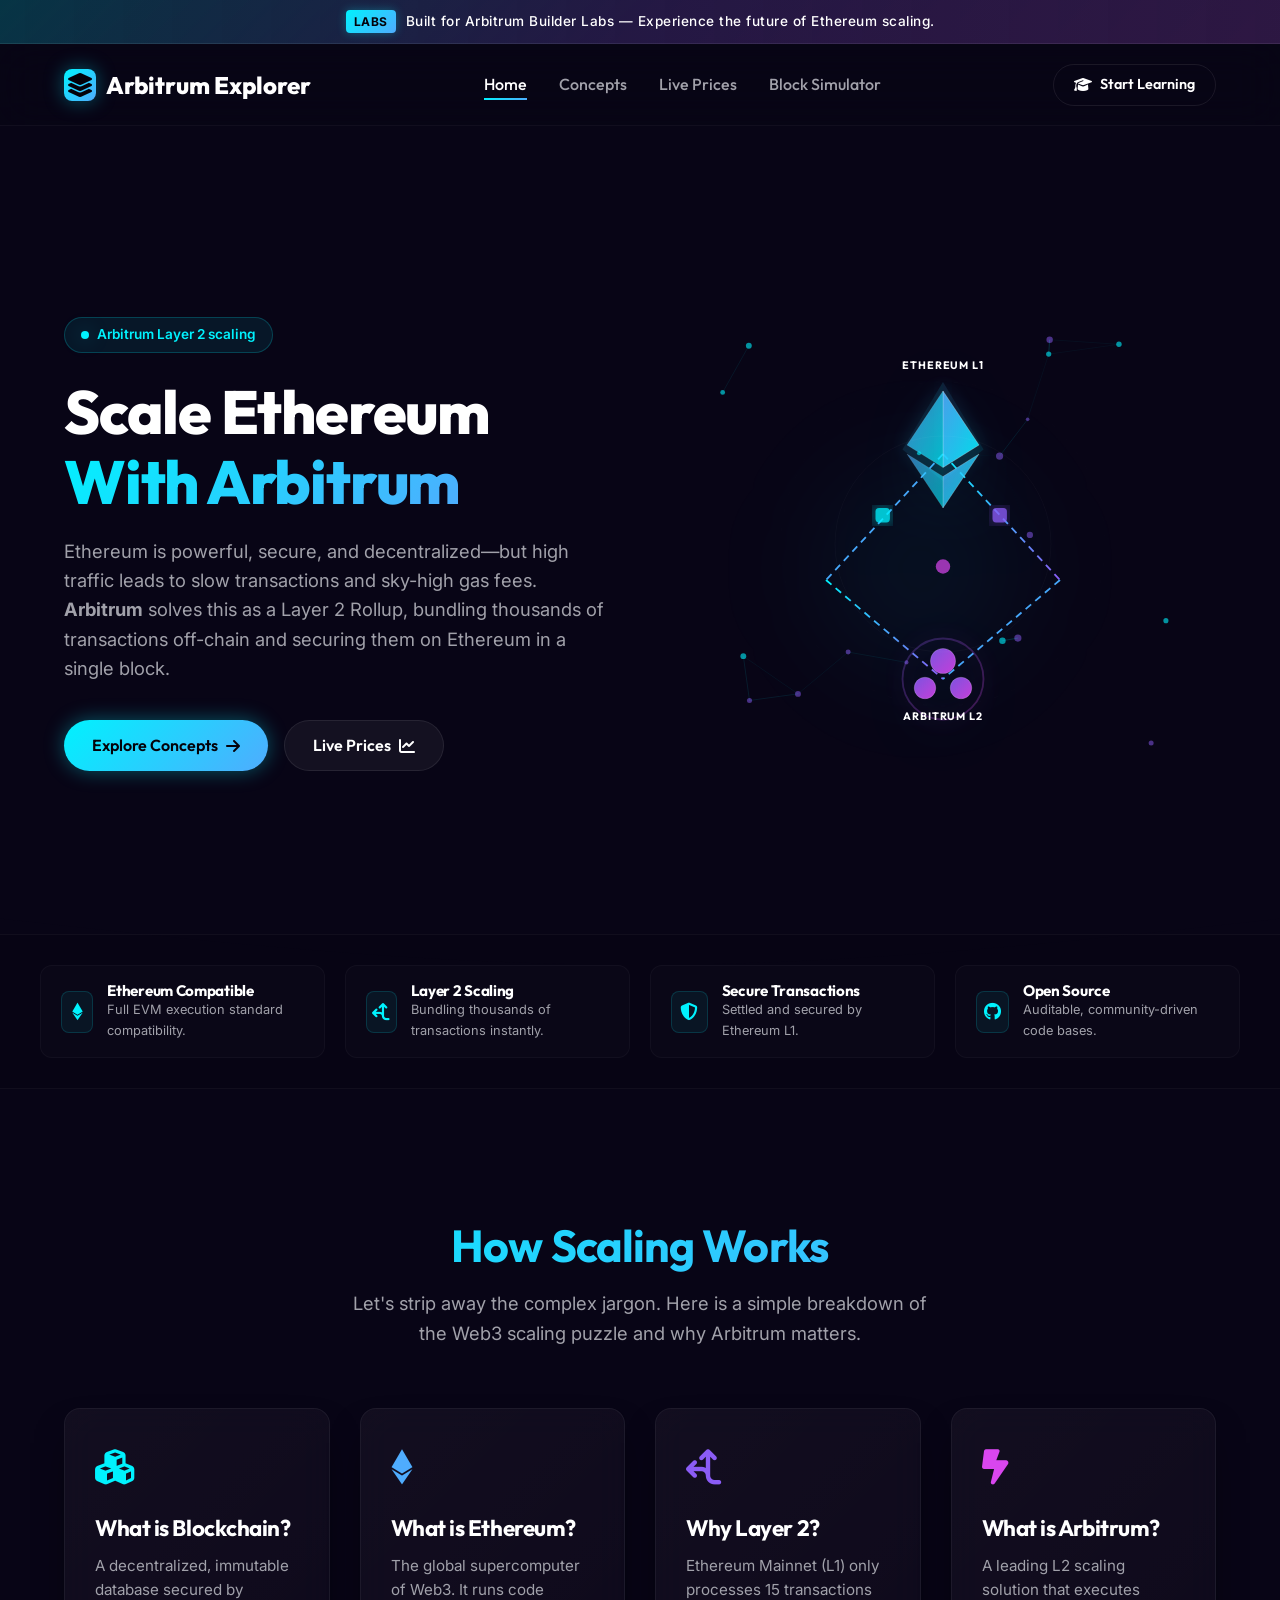
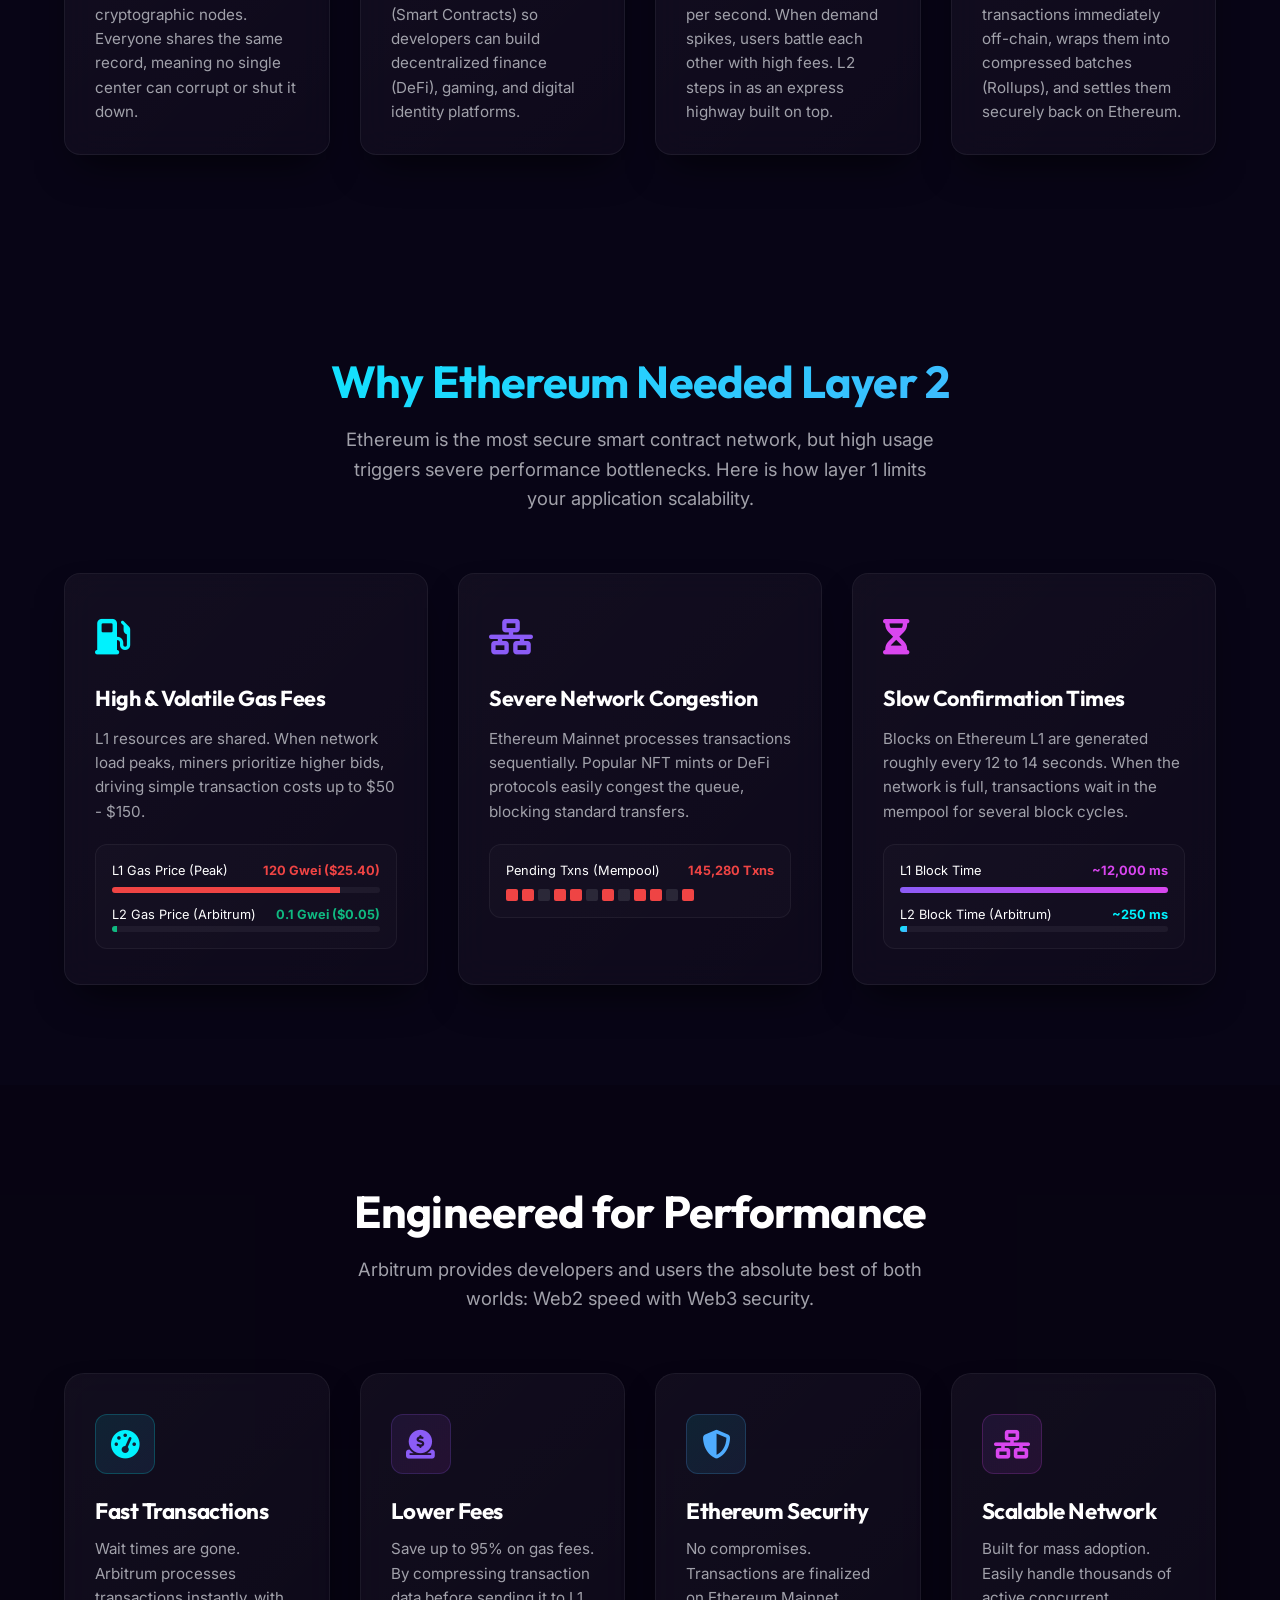
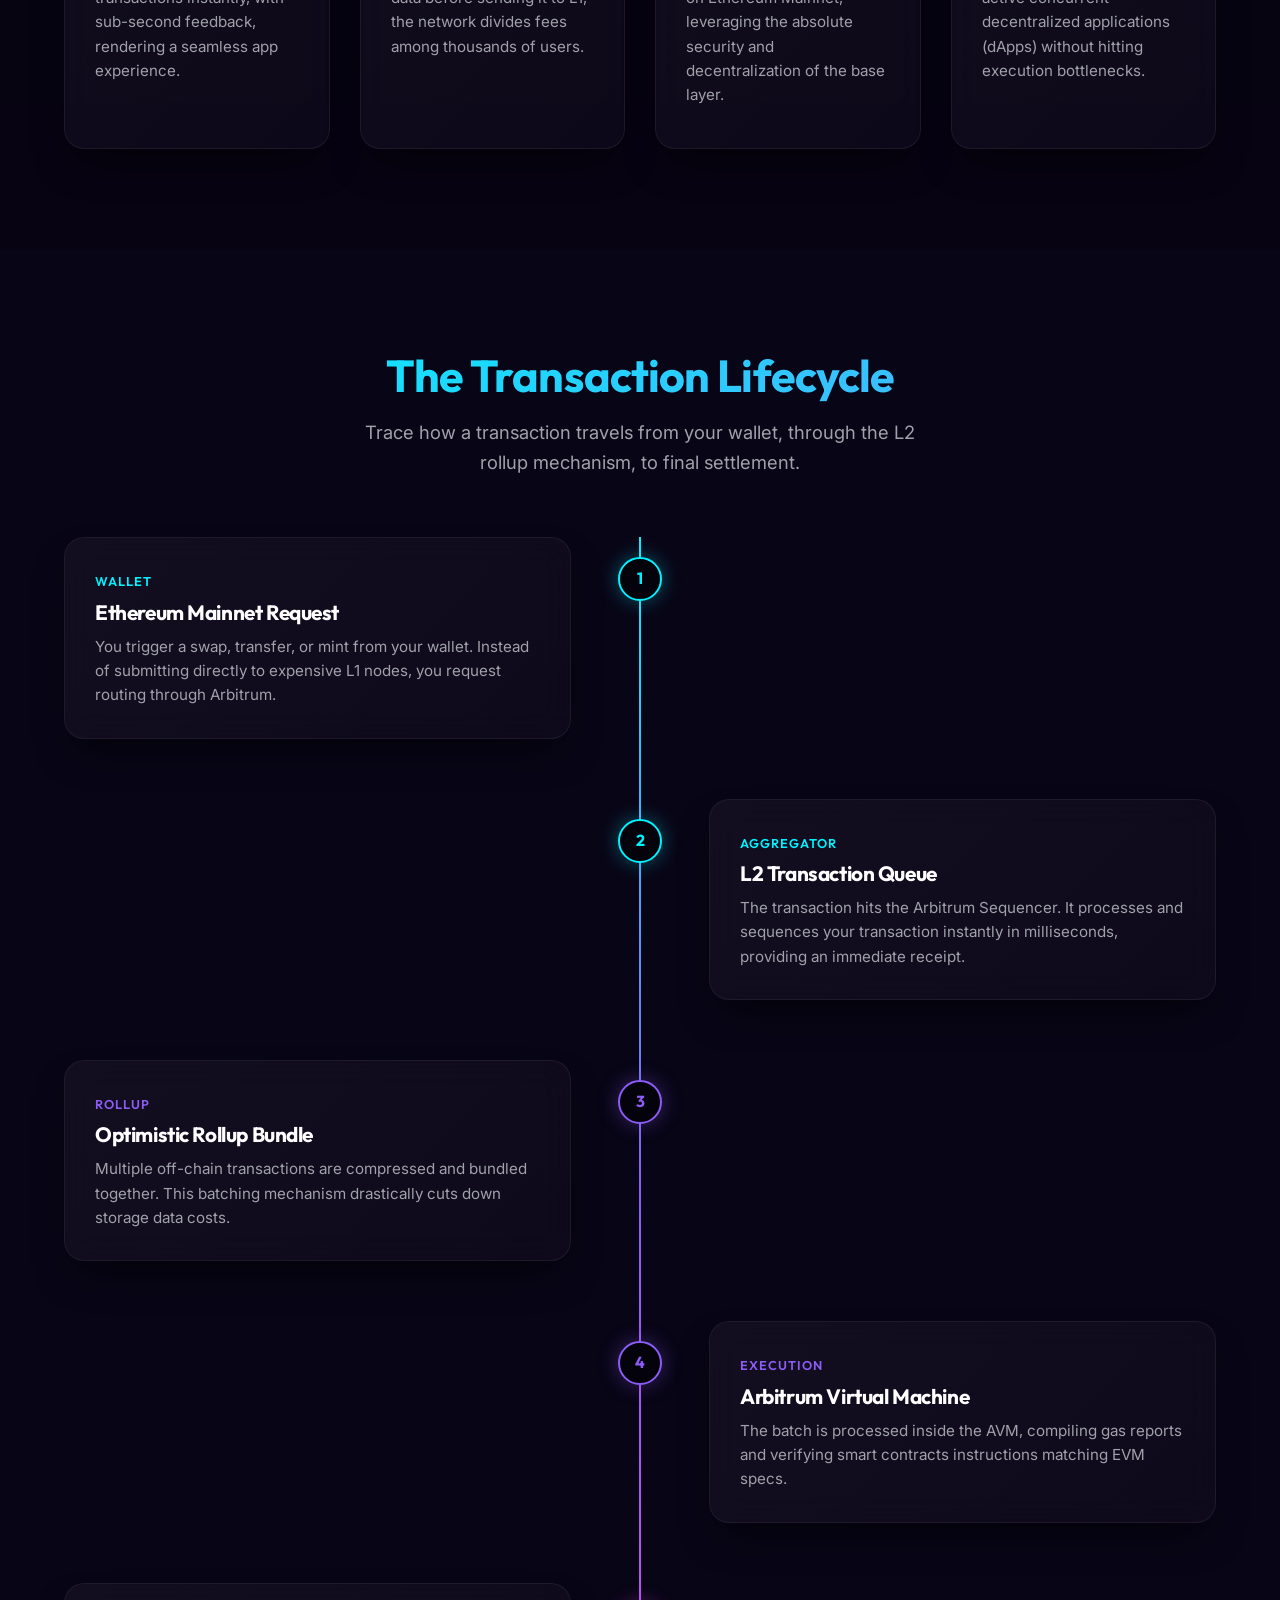
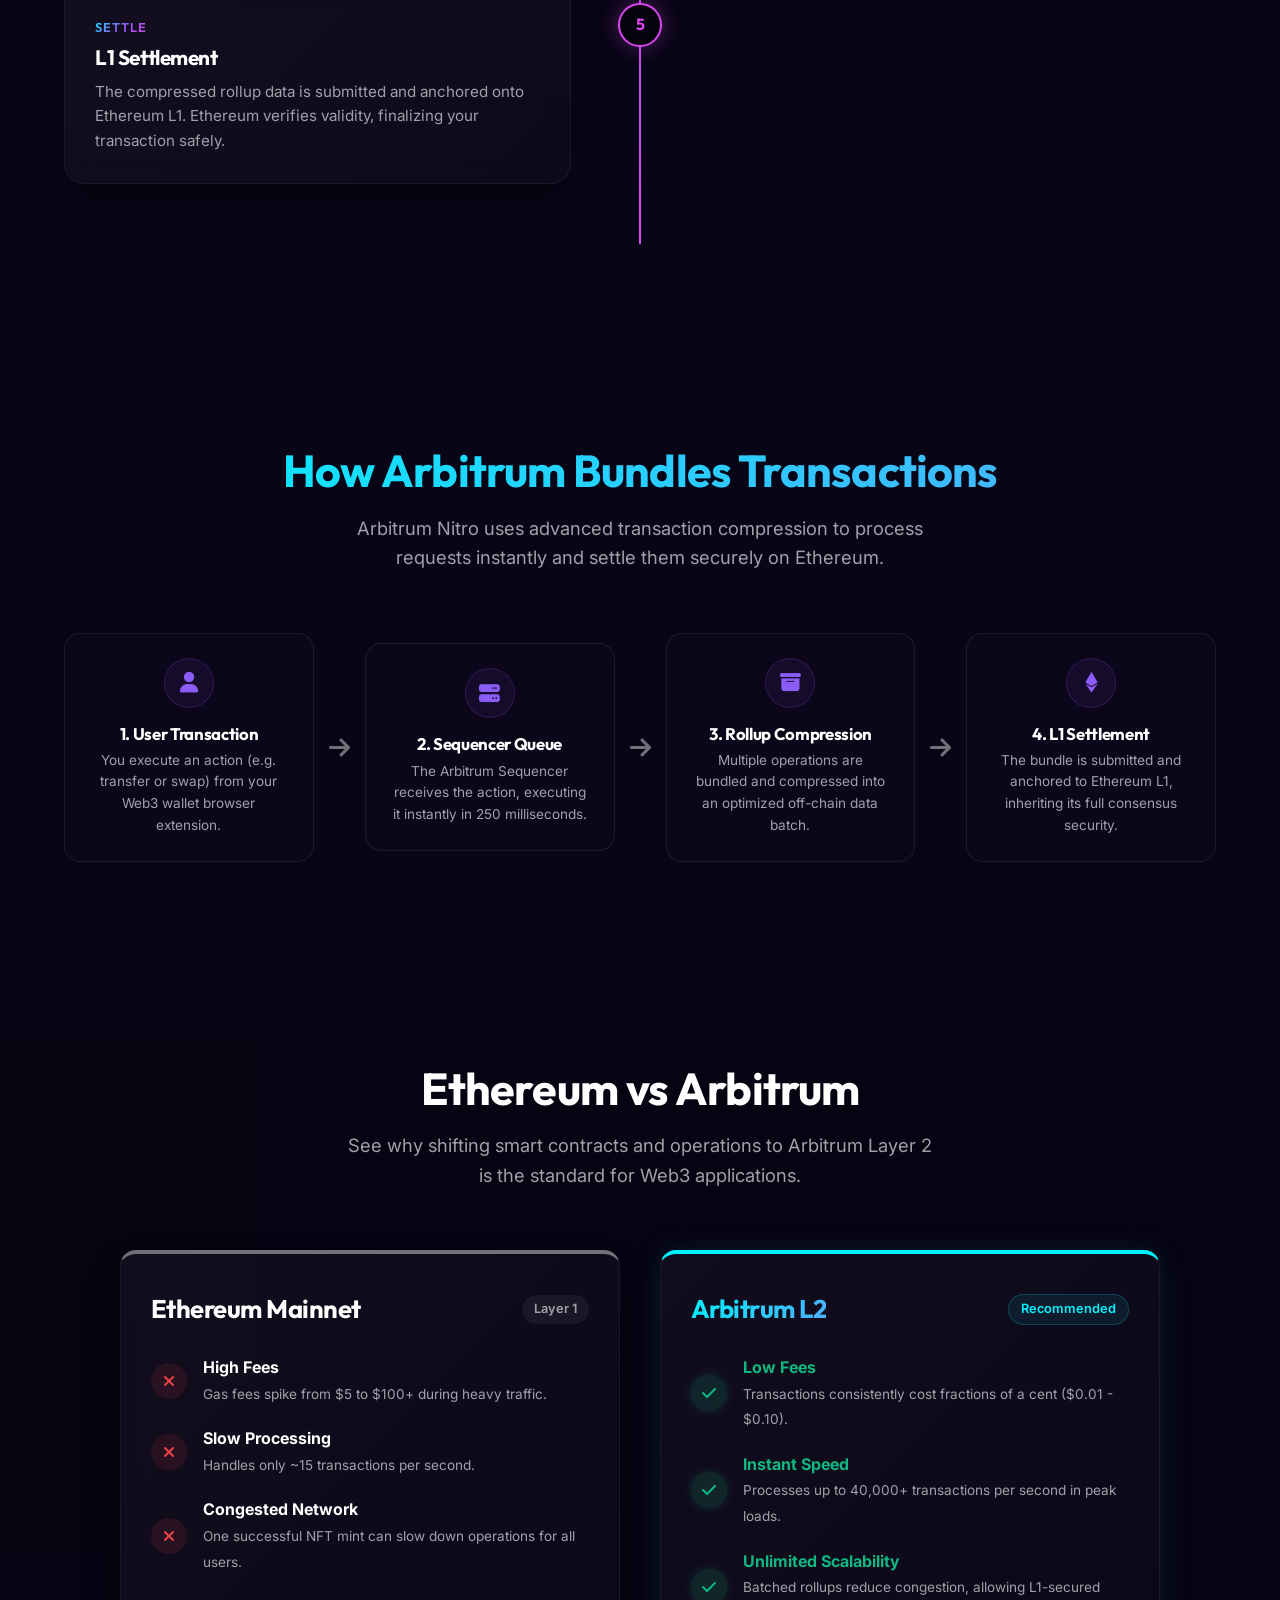
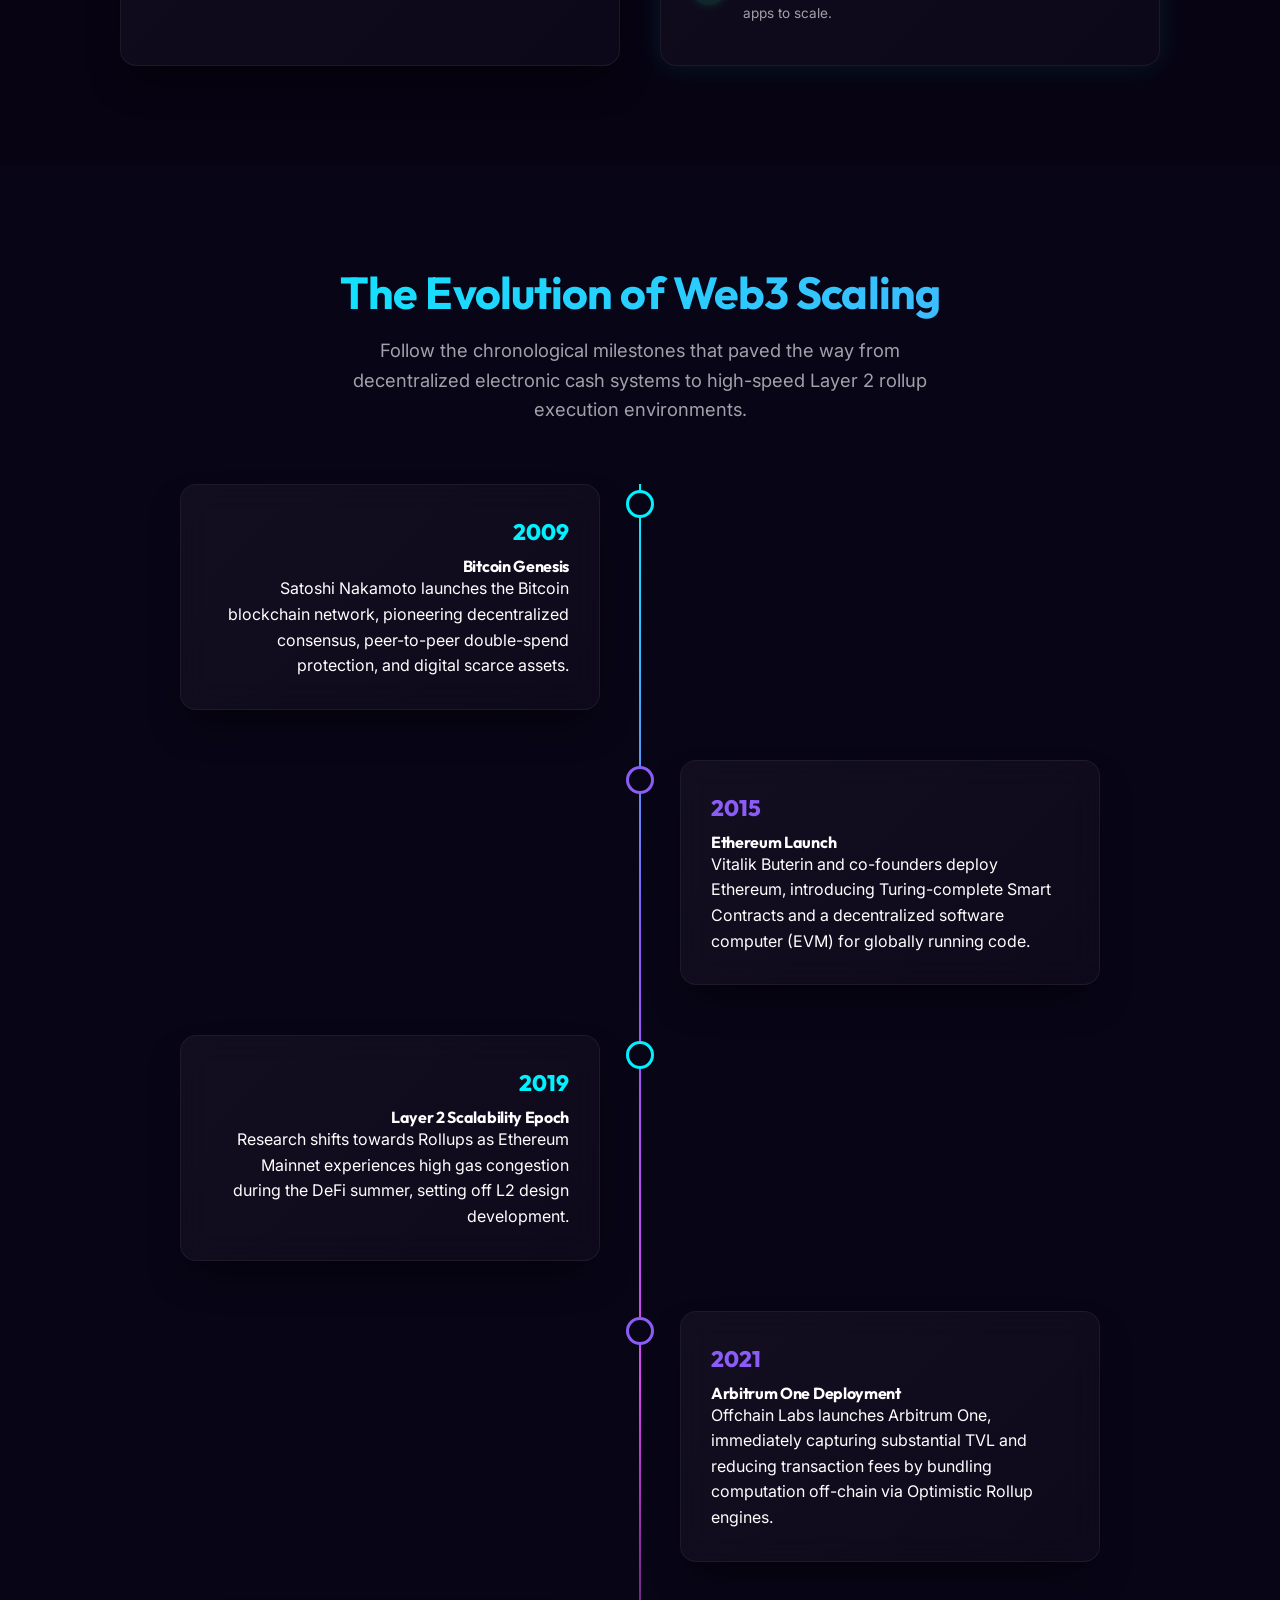
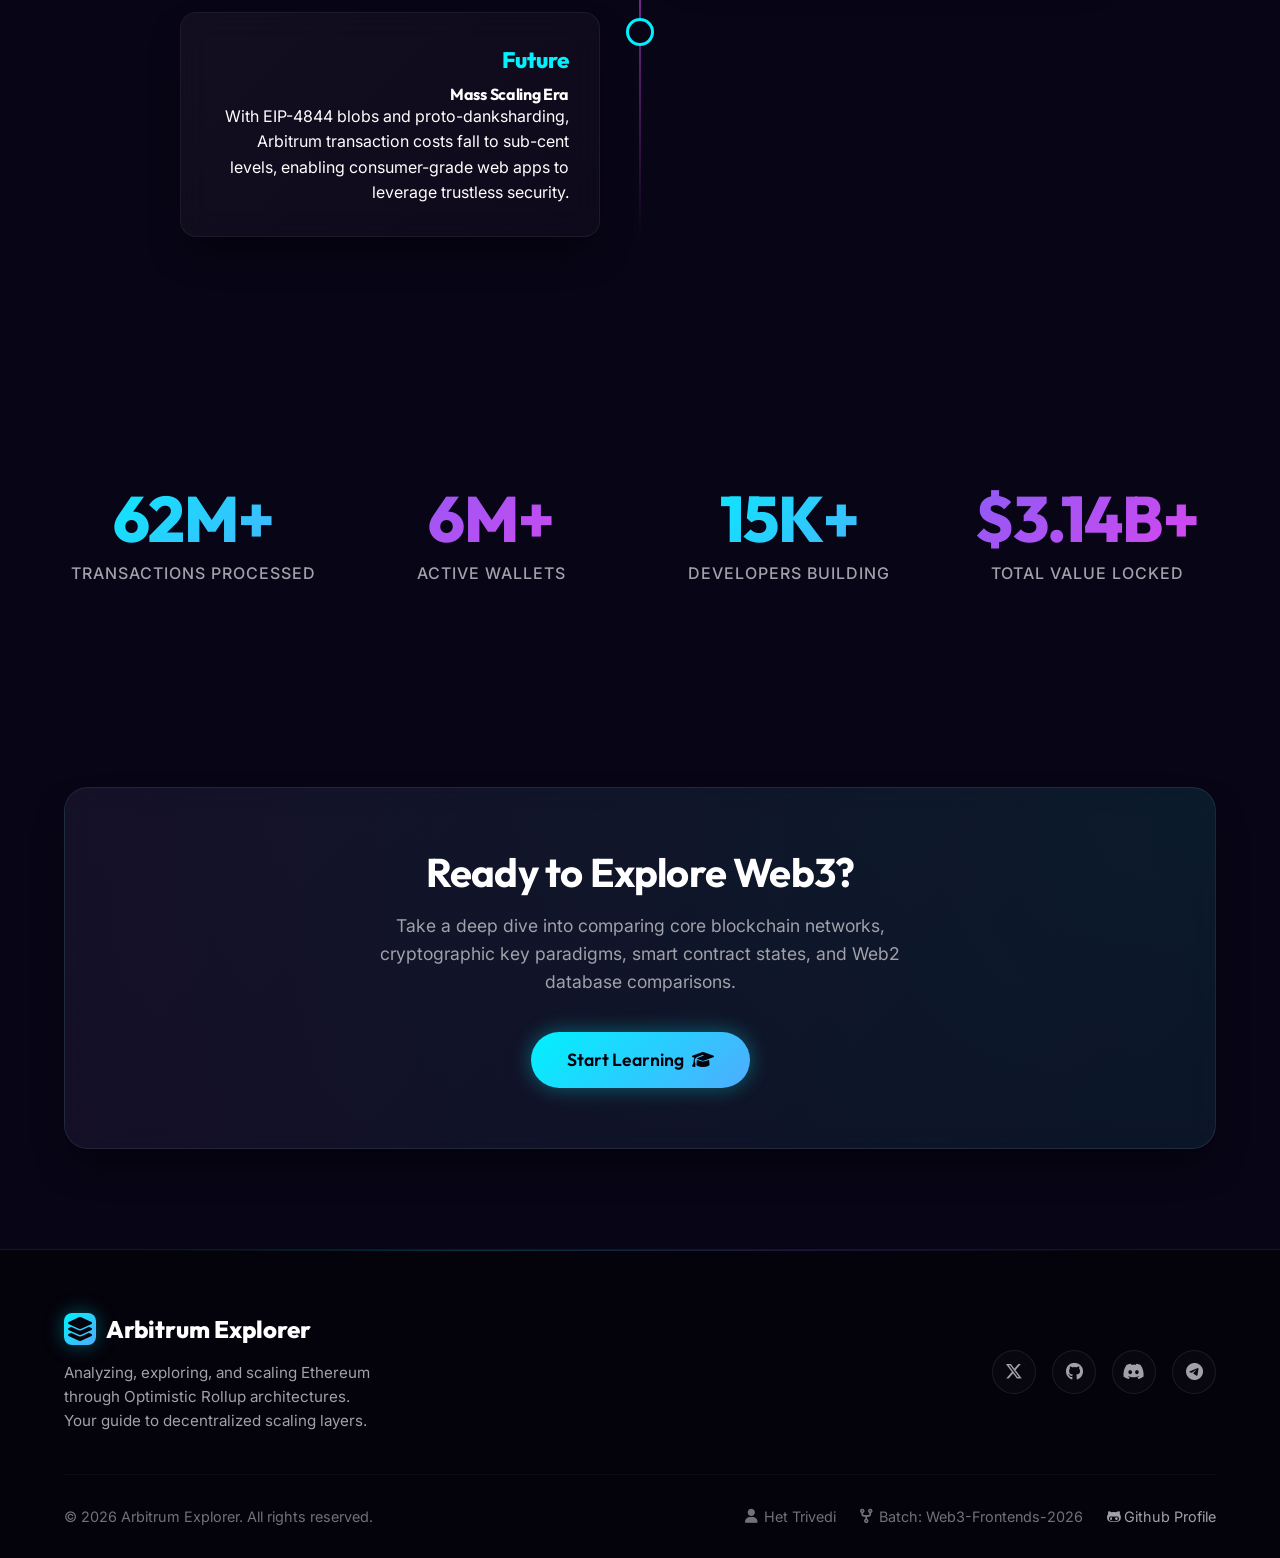
==== commit fa197ddb: "Upgrade Arbitrum Explorer with premium Web3 startup animations, live Sparklines, and visual mining s" ====
--- a/index.html
+++ b/index.html
@@ -15,6 +15,16 @@
 </head>
 <body>
 
+  <!-- GLOBAL EFFECTS -->
+  <div class="scroll-progress-bar" id="scroll-progress"></div>
+  <div class="spotlight-follower" id="spotlight-follower"></div>
+
+  <!-- ANNOUNCEMENT BANNER -->
+  <div class="announcement-banner">
+    <span class="banner-badge">labs</span>
+    <span>Built for Arbitrum Builder Labs — Experience the future of Ethereum scaling.</span>
+  </div>
+
   <!-- BACKGROUND GRID & GLOW EFFECTS -->
   <canvas id="bg-canvas"></canvas>
   <div class="grid-overlay"></div>
@@ -22,7 +32,7 @@
   <div class="blur-glow-2"></div>
 
   <!-- NAVIGATION BAR -->
-  <nav class="navbar" id="navbar">
+  <nav class="navbar" id="navbar" style="top: 45px;">
     <div class="navbar-container">
       <a href="index.html" class="logo">
         <div class="logo-icon">
@@ -84,6 +94,8 @@
 
       <!-- INTERACTIVE ETHEREUM / ARBITRUM SVG ART -->
       <div class="hero-illustration reveal-right" style="flex: 1; display: flex; justify-content: center; position: relative;">
+        <!-- Glowing Nodes Canvas Overlay -->
+        <canvas id="nodes-hero-canvas" style="position: absolute; top: 0; left: 0; width: 100%; height: 100%; z-index: 2; pointer-events: none;"></canvas>
         <svg class="floating-illustration" viewBox="0 0 500 500" width="100%" height="450px" style="max-width: 480px; z-index: 1;">
           <defs>
             <!-- Gradients -->
@@ -175,6 +187,48 @@
     </svg>
   </div>
 
+  <!-- TRUST BADGES SECTION -->
+  <section class="trust-badges-section reveal">
+    <div class="trust-badges-container">
+      <div class="trust-badge-card spotlight-hover">
+        <div class="trust-badge-icon">
+          <i class="fa-brands fa-ethereum"></i>
+        </div>
+        <div>
+          <h4 style="font-size: 0.95rem; font-weight: 700;">Ethereum Compatible</h4>
+          <p style="font-size: 0.8rem; color: var(--text-secondary);">Full EVM execution standard compatibility.</p>
+        </div>
+      </div>
+      <div class="trust-badge-card spotlight-hover">
+        <div class="trust-badge-icon">
+          <i class="fa-solid fa-arrows-split-up-and-left"></i>
+        </div>
+        <div>
+          <h4 style="font-size: 0.95rem; font-weight: 700;">Layer 2 Scaling</h4>
+          <p style="font-size: 0.8rem; color: var(--text-secondary);">Bundling thousands of transactions instantly.</p>
+        </div>
+      </div>
+      <div class="trust-badge-card spotlight-hover">
+        <div class="trust-badge-icon">
+          <i class="fa-solid fa-shield-halved"></i>
+        </div>
+        <div>
+          <h4 style="font-size: 0.95rem; font-weight: 700;">Secure Transactions</h4>
+          <p style="font-size: 0.8rem; color: var(--text-secondary);">Settled and secured by Ethereum L1.</p>
+        </div>
+      </div>
+      <div class="trust-badge-card spotlight-hover">
+        <div class="trust-badge-icon">
+          <i class="fa-brands fa-github"></i>
+        </div>
+        <div>
+          <h4 style="font-size: 0.95rem; font-weight: 700;">Open Source</h4>
+          <p style="font-size: 0.8rem; color: var(--text-secondary);">Auditable, community-driven code bases.</p>
+        </div>
+      </div>
+    </div>
+  </section>
+
   <!-- ABOUT SECTION -->
   <section class="about-section section-padding" id="about" style="position: relative;">
     <div class="section-header reveal">
@@ -222,6 +276,107 @@
         <p style="color: var(--text-secondary); font-size: 0.95rem;">
           A leading L2 scaling solution that executes transactions immediately off-chain, wraps them into compressed batches (Rollups), and settles them securely back on Ethereum.
         </p>
+      </div>
+
+    </div>
+  </section>
+
+  <!-- WHY ETHEREUM NEEDED LAYER 2 SECTION -->
+  <section class="l2-need-section section-padding" id="why-l2-need" style="position: relative;">
+    <div class="section-header reveal">
+      <h2 class="text-gradient">Why Ethereum Needed Layer 2</h2>
+      <p>Ethereum is the most secure smart contract network, but high usage triggers severe performance bottlenecks. Here is how layer 1 limits your application scalability.</p>
+    </div>
+
+    <div style="display: grid; grid-template-columns: repeat(auto-fit, minmax(300px, 1fr)); gap: 30px; margin-top: 50px;">
+      
+      <!-- Card 1: High Gas Fees -->
+      <div class="glass-card reveal delay-100 spotlight-hover" style="padding: 35px 30px;">
+        <div style="color: var(--accent-cyan); font-size: 2.2rem; margin-bottom: 20px;">
+          <i class="fa-solid fa-gas-pump"></i>
+        </div>
+        <h3 style="margin-bottom: 15px; font-size: 1.35rem;">High & Volatile Gas Fees</h3>
+        <p style="color: var(--text-secondary); font-size: 0.95rem; margin-bottom: 20px;">
+          L1 resources are shared. When network load peaks, miners prioritize higher bids, driving simple transaction costs up to $50 - $150.
+        </p>
+        <!-- L1 Gas Tracker visualizer -->
+        <div style="background: rgba(255,255,255,0.02); border: 1px solid rgba(255,255,255,0.05); padding: 16px; border-radius: 12px;">
+          <div style="display: flex; justify-content: space-between; font-size: 0.8rem; margin-bottom: 6px;">
+            <span>L1 Gas Price (Peak)</span>
+            <span style="color: #ef4444; font-weight: 700;">120 Gwei ($25.40)</span>
+          </div>
+          <div style="width: 100%; height: 6px; background: rgba(255, 255, 255, 0.05); border-radius: 3px; overflow: hidden; margin-bottom: 12px;">
+            <div style="width: 85%; height: 100%; background: #ef4444;"></div>
+          </div>
+          <div style="display: flex; justify-content: space-between; font-size: 0.8rem;">
+            <span>L2 Gas Price (Arbitrum)</span>
+            <span style="color: #10b981; font-weight: 700;">0.1 Gwei ($0.05)</span>
+          </div>
+          <div style="width: 100%; height: 6px; background: rgba(255, 255, 255, 0.05); border-radius: 3px; overflow: hidden;">
+            <div style="width: 2%; height: 100%; background: #10b981;"></div>
+          </div>
+        </div>
+      </div>
+
+      <!-- Card 2: Network Congestion -->
+      <div class="glass-card reveal delay-200 spotlight-hover" style="padding: 35px 30px;">
+        <div style="color: var(--accent-purple); font-size: 2.2rem; margin-bottom: 20px;">
+          <i class="fa-solid fa-network-wired"></i>
+        </div>
+        <h3 style="margin-bottom: 15px; font-size: 1.35rem;">Severe Network Congestion</h3>
+        <p style="color: var(--text-secondary); font-size: 0.95rem; margin-bottom: 20px;">
+          Ethereum Mainnet processes transactions sequentially. Popular NFT mints or DeFi protocols easily congest the queue, blocking standard transfers.
+        </p>
+        <!-- L1 Tx Queue visualizer -->
+        <div style="background: rgba(255,255,255,0.02); border: 1px solid rgba(255,255,255,0.05); padding: 16px; border-radius: 12px;">
+          <div style="display: flex; justify-content: space-between; font-size: 0.8rem; margin-bottom: 8px;">
+            <span>Pending Txns (Mempool)</span>
+            <span style="color: #ef4444; font-weight: 700;">145,280 Txns</span>
+          </div>
+          <div style="display: flex; gap: 4px; flex-wrap: wrap;">
+            <!-- Render a grid of tiny boxes representing transactions -->
+            <span style="width: 12px; height: 12px; border-radius: 2px; background: #ef4444; display: inline-block; animation: pulse 1s infinite alternate;"></span>
+            <span style="width: 12px; height: 12px; border-radius: 2px; background: #ef4444; display: inline-block;"></span>
+            <span style="width: 12px; height: 12px; border-radius: 2px; background: rgba(255,255,255,0.1); display: inline-block;"></span>
+            <span style="width: 12px; height: 12px; border-radius: 2px; background: #ef4444; display: inline-block;"></span>
+            <span style="width: 12px; height: 12px; border-radius: 2px; background: #ef4444; display: inline-block;"></span>
+            <span style="width: 12px; height: 12px; border-radius: 2px; background: rgba(255,255,255,0.1); display: inline-block;"></span>
+            <span style="width: 12px; height: 12px; border-radius: 2px; background: #ef4444; display: inline-block;"></span>
+            <span style="width: 12px; height: 12px; border-radius: 2px; background: rgba(255,255,255,0.1); display: inline-block;"></span>
+            <span style="width: 12px; height: 12px; border-radius: 2px; background: #ef4444; display: inline-block;"></span>
+            <span style="width: 12px; height: 12px; border-radius: 2px; background: #ef4444; display: inline-block;"></span>
+            <span style="width: 12px; height: 12px; border-radius: 2px; background: rgba(255,255,255,0.1); display: inline-block;"></span>
+            <span style="width: 12px; height: 12px; border-radius: 2px; background: #ef4444; display: inline-block;"></span>
+          </div>
+        </div>
+      </div>
+
+      <!-- Card 3: Slow Confirmation -->
+      <div class="glass-card reveal delay-300 spotlight-hover" style="padding: 35px 30px;">
+        <div style="color: var(--accent-pink); font-size: 2.2rem; margin-bottom: 20px;">
+          <i class="fa-solid fa-hourglass-half"></i>
+        </div>
+        <h3 style="margin-bottom: 15px; font-size: 1.35rem;">Slow Confirmation Times</h3>
+        <p style="color: var(--text-secondary); font-size: 0.95rem; margin-bottom: 20px;">
+          Blocks on Ethereum L1 are generated roughly every 12 to 14 seconds. When the network is full, transactions wait in the mempool for several block cycles.
+        </p>
+        <!-- Compare speed -->
+        <div style="background: rgba(255,255,255,0.02); border: 1px solid rgba(255,255,255,0.05); padding: 16px; border-radius: 12px;">
+          <div style="display: flex; justify-content: space-between; font-size: 0.8rem; margin-bottom: 6px;">
+            <span>L1 Block Time</span>
+            <span style="color: var(--accent-pink); font-weight: 700;">~12,000 ms</span>
+          </div>
+          <div style="width: 100%; height: 6px; background: rgba(255, 255, 255, 0.05); border-radius: 3px; overflow: hidden; margin-bottom: 12px;">
+            <div style="width: 100%; height: 100%; background: var(--gradient-secondary);"></div>
+          </div>
+          <div style="display: flex; justify-content: space-between; font-size: 0.8rem;">
+            <span>L2 Block Time (Arbitrum)</span>
+            <span style="color: var(--accent-cyan); font-weight: 700;">~250 ms</span>
+          </div>
+          <div style="width: 100%; height: 6px; background: rgba(255, 255, 255, 0.05); border-radius: 3px; overflow: hidden;">
+            <div style="width: 2.5%; height: 100%; background: var(--gradient-primary);"></div>
+          </div>
+        </div>
       </div>
 
     </div>
@@ -366,6 +521,53 @@
     </div>
   </section>
 
+  <!-- HOW ARBITRUM WORKS SECTION (FLOWCHART) -->
+  <section class="how-it-works-section section-padding" id="arbitrum-flowchart" style="position: relative;">
+    <div class="section-header reveal">
+      <h2 class="text-gradient">How Arbitrum Bundles Transactions</h2>
+      <p>Arbitrum Nitro uses advanced transaction compression to process requests instantly and settle them securely on Ethereum.</p>
+    </div>
+
+    <div class="how-it-works-flow reveal">
+      <!-- Step 1 -->
+      <div class="flow-step-card spotlight-hover">
+        <div class="flow-icon"><i class="fa-solid fa-user"></i></div>
+        <h4>1. User Transaction</h4>
+        <p>You execute an action (e.g. transfer or swap) from your Web3 wallet browser extension.</p>
+      </div>
+
+      <!-- Arrow -->
+      <div class="flow-arrow"><i class="fa-solid fa-arrow-right"></i></div>
+
+      <!-- Step 2 -->
+      <div class="flow-step-card spotlight-hover">
+        <div class="flow-icon"><i class="fa-solid fa-server"></i></div>
+        <h4>2. Sequencer Queue</h4>
+        <p>The Arbitrum Sequencer receives the action, executing it instantly in 250 milliseconds.</p>
+      </div>
+
+      <!-- Arrow -->
+      <div class="flow-arrow"><i class="fa-solid fa-arrow-right"></i></div>
+
+      <!-- Step 3 -->
+      <div class="flow-step-card spotlight-hover">
+        <div class="flow-icon"><i class="fa-solid fa-box-archive"></i></div>
+        <h4>3. Rollup Compression</h4>
+        <p>Multiple operations are bundled and compressed into an optimized off-chain data batch.</p>
+      </div>
+
+      <!-- Arrow -->
+      <div class="flow-arrow"><i class="fa-solid fa-arrow-right"></i></div>
+
+      <!-- Step 4 -->
+      <div class="flow-step-card spotlight-hover">
+        <div class="flow-icon"><i class="fa-brands fa-ethereum"></i></div>
+        <h4>4. L1 Settlement</h4>
+        <p>The bundle is submitted and anchored to Ethereum L1, inheriting its full consensus security.</p>
+      </div>
+    </div>
+  </section>
+
   <!-- WHY CHOOSE ARBITRUM (COMPARISON CARDS) -->
   <section class="comparison-section section-padding" id="comparison" style="background: rgba(4, 2, 10, 0.3);">
     <div class="section-header reveal">
@@ -454,28 +656,88 @@
     </div>
   </section>
 
+  <!-- WEB3 HISTORICAL TIMELINE SECTION -->
+  <section class="timeline-section section-padding" id="web3-history-timeline">
+    <div class="section-header reveal">
+      <h2 class="text-gradient">The Evolution of Web3 Scaling</h2>
+      <p>Follow the chronological milestones that paved the way from decentralized electronic cash systems to high-speed Layer 2 rollup execution environments.</p>
+    </div>
+
+    <div class="web3-timeline">
+      <!-- Item 1 -->
+      <div class="timeline-item reveal delay-100">
+        <div class="timeline-badge"></div>
+        <div class="glass-card timeline-card spotlight-hover">
+          <span class="timeline-year">2009</span>
+          <h4>Bitcoin Genesis</h4>
+          <p>Satoshi Nakamoto launches the Bitcoin blockchain network, pioneering decentralized consensus, peer-to-peer double-spend protection, and digital scarce assets.</p>
+        </div>
+      </div>
+
+      <!-- Item 2 -->
+      <div class="timeline-item reveal delay-200">
+        <div class="timeline-badge"></div>
+        <div class="glass-card timeline-card spotlight-hover">
+          <span class="timeline-year">2015</span>
+          <h4>Ethereum Launch</h4>
+          <p>Vitalik Buterin and co-founders deploy Ethereum, introducing Turing-complete Smart Contracts and a decentralized software computer (EVM) for globally running code.</p>
+        </div>
+      </div>
+
+      <!-- Item 3 -->
+      <div class="timeline-item reveal delay-300">
+        <div class="timeline-badge"></div>
+        <div class="glass-card timeline-card spotlight-hover">
+          <span class="timeline-year">2019</span>
+          <h4>Layer 2 Scalability Epoch</h4>
+          <p>Research shifts towards Rollups as Ethereum Mainnet experiences high gas congestion during the DeFi summer, setting off L2 design development.</p>
+        </div>
+      </div>
+
+      <!-- Item 4 -->
+      <div class="timeline-item reveal delay-400">
+        <div class="timeline-badge"></div>
+        <div class="glass-card timeline-card spotlight-hover">
+          <span class="timeline-year">2021</span>
+          <h4>Arbitrum One Deployment</h4>
+          <p>Offchain Labs launches Arbitrum One, immediately capturing substantial TVL and reducing transaction fees by bundling computation off-chain via Optimistic Rollup engines.</p>
+        </div>
+      </div>
+
+      <!-- Item 5 -->
+      <div class="timeline-item reveal delay-500">
+        <div class="timeline-badge"></div>
+        <div class="glass-card timeline-card spotlight-hover">
+          <span class="timeline-year">Future</span>
+          <h4>Mass Scaling Era</h4>
+          <p>With EIP-4844 blobs and proto-danksharding, Arbitrum transaction costs fall to sub-cent levels, enabling consumer-grade web apps to leverage trustless security.</p>
+        </div>
+      </div>
+    </div>
+  </section>
+
   <!-- STATISTICS SECTION -->
   <section class="stats-section section-padding" id="stats">
     <div class="stats-grid" style="display: grid; grid-template-columns: repeat(auto-fit, minmax(200px, 1fr)); gap: 40px; text-align: center;">
       
       <div class="stat-item reveal">
-        <h3 class="counter text-gradient" data-target="450" data-suffix="M+">0</h3>
+        <h3 class="counter text-gradient" data-target="100" data-suffix="M+">0</h3>
         <p style="color: var(--text-secondary); font-size: 1rem; font-weight: 500; text-transform: uppercase; letter-spacing: 1px; margin-top: 10px;">Transactions Processed</p>
       </div>
 
       <div class="stat-item reveal delay-100">
-        <h3 class="counter text-gradient-purple" data-target="15" data-suffix="K+">0</h3>
+        <h3 class="counter text-gradient-purple" data-target="10" data-suffix="M+">0</h3>
+        <p style="color: var(--text-secondary); font-size: 1rem; font-weight: 500; text-transform: uppercase; letter-spacing: 1px; margin-top: 10px;">Active Wallets</p>
+      </div>
+
+      <div class="stat-item reveal delay-200">
+        <h3 class="counter text-gradient" data-target="25" data-suffix="K+">0</h3>
         <p style="color: var(--text-secondary); font-size: 1rem; font-weight: 500; text-transform: uppercase; letter-spacing: 1px; margin-top: 10px;">Developers Building</p>
       </div>
 
-      <div class="stat-item reveal delay-200">
-        <h3 class="counter text-gradient" data-target="3.2" data-suffix="B+" data-prefix="$" data-decimal="true">0</h3>
+      <div class="stat-item reveal delay-300">
+        <h3 class="counter text-gradient-purple" data-target="5.0" data-suffix="B+" data-prefix="$" data-decimal="true">0</h3>
         <p style="color: var(--text-secondary); font-size: 1rem; font-weight: 500; text-transform: uppercase; letter-spacing: 1px; margin-top: 10px;">Total Value Locked</p>
-      </div>
-
-      <div class="stat-item reveal delay-300">
-        <h3 class="counter text-gradient-purple" data-target="0.01" data-prefix="$" data-decimal="true">0</h3>
-        <p style="color: var(--text-secondary); font-size: 1rem; font-weight: 500; text-transform: uppercase; letter-spacing: 1px; margin-top: 10px;">Avg. Transaction Cost</p>
       </div>
 
     </div>
@@ -510,7 +772,7 @@
 
         <div class="footer-socials">
           <a href="#" class="social-icon" aria-label="Twitter"><i class="fa-brands fa-x-twitter"></i></a>
-          <a href="#" class="social-icon" aria-label="GitHub"><i class="fa-brands fa-github"></i></a>
+          <a href="https://github.com/hetutrivedi2005-cmyk" target="_blank" rel="noopener noreferrer" class="social-icon" aria-label="GitHub"><i class="fa-brands fa-github"></i></a>
           <a href="#" class="social-icon" aria-label="Discord"><i class="fa-brands fa-discord"></i></a>
           <a href="#" class="social-icon" aria-label="Telegram"><i class="fa-brands fa-telegram"></i></a>
         </div>
@@ -519,10 +781,10 @@
       <div class="footer-bottom">
         <p>&copy; 2026 Arbitrum Explorer. All rights reserved.</p>
         <div class="footer-meta">
-          <span><i class="fa-solid fa-user"></i> Hetut</span>
+          <span><i class="fa-solid fa-user"></i> Het Trivedi</span>
           <span><i class="fa-solid fa-code-fork"></i> Batch: Web3-Frontends-2026</span>
-          <a href="https://github.com" target="_blank" rel="noopener noreferrer" class="footer-link">
-            <i class="fa-brands fa-github-alt"></i> Github Repository
+          <a href="https://github.com/hetutrivedi2005-cmyk" target="_blank" rel="noopener noreferrer" class="footer-link">
+            <i class="fa-brands fa-github-alt"></i> Github Profile
           </a>
         </div>
       </div>
--- a/css/style.css
+++ b/css/style.css
@@ -1331,4 +1331,600 @@
   pointer-events: auto;
 }
 
-
+/* ==========================================================================
+   VISUAL ENHANCEMENTS & PREMIUM Web3 SaaS STYLES
+   ========================================================================== */
+
+/* Scroll Progress Indicator */
+.scroll-progress-bar {
+  position: fixed;
+  top: 0;
+  left: 0;
+  width: 0%;
+  height: 4px;
+  background: var(--gradient-mixed);
+  z-index: 1002;
+  box-shadow: 0 0 10px rgba(0, 242, 254, 0.5);
+  transition: width 0.1s ease-out;
+}
+
+/* Announcement Banner */
+.announcement-banner {
+  background: linear-gradient(90deg, rgba(8, 5, 22, 0.8), rgba(26, 18, 48, 0.9)), var(--gradient-mixed);
+  border-bottom: 1px solid rgba(255, 255, 255, 0.08);
+  color: var(--text-primary);
+  text-align: center;
+  padding: 10px 20px;
+  font-size: 0.85rem;
+  font-weight: 500;
+  letter-spacing: 0.5px;
+  display: flex;
+  align-items: center;
+  justify-content: center;
+  gap: 10px;
+  z-index: 1001;
+  position: relative;
+  overflow: hidden;
+}
+.announcement-banner::before {
+  content: '';
+  position: absolute;
+  top: 0;
+  left: -100%;
+  width: 50%;
+  height: 100%;
+  background: linear-gradient(90deg, transparent, rgba(255, 255, 255, 0.1), transparent);
+  transform: skewX(-25deg);
+  animation: shine-banner 6s infinite;
+}
+@keyframes shine-banner {
+  0% { left: -100%; }
+  20% { left: 100%; }
+  100% { left: 100%; }
+}
+.banner-badge {
+  background: var(--gradient-primary);
+  color: #04020a;
+  font-size: 0.75rem;
+  font-weight: 700;
+  padding: 2px 8px;
+  border-radius: 4px;
+  text-transform: uppercase;
+  box-shadow: 0 0 10px rgba(0, 242, 254, 0.3);
+}
+
+/* Spotlight Follower Overlay */
+.spotlight-follower {
+  position: fixed;
+  top: 0;
+  left: 0;
+  width: 350px;
+  height: 350px;
+  border-radius: 50%;
+  background: radial-gradient(circle, rgba(0, 242, 254, 0.04) 0%, rgba(139, 92, 246, 0.015) 45%, transparent 70%);
+  transform: translate(-50%, -50%);
+  pointer-events: none;
+  z-index: -1;
+  mix-blend-mode: screen;
+  will-change: transform;
+  opacity: 0;
+  transition: opacity 0.5s ease;
+}
+
+/* Card Spotlight Hover Style */
+.glass-card {
+  --mouse-x: 0px;
+  --mouse-y: 0px;
+  position: relative;
+}
+.glass-card.spotlight-hover::after {
+  content: '';
+  position: absolute;
+  top: 0;
+  left: 0;
+  right: 0;
+  bottom: 0;
+  background: radial-gradient(400px circle at var(--mouse-x) var(--mouse-y), rgba(0, 242, 254, 0.06), transparent 40%);
+  z-index: 1;
+  pointer-events: none;
+  opacity: 0;
+  transition: opacity 0.3s ease;
+  border-radius: inherit;
+}
+.glass-card.spotlight-hover:hover::after {
+  opacity: 1;
+}
+
+/* Trust Badges Styles */
+.trust-badges-section {
+  padding: 30px 20px;
+  border-top: 1px solid rgba(255, 255, 255, 0.04);
+  border-bottom: 1px solid rgba(255, 255, 255, 0.04);
+  background: rgba(4, 2, 10, 0.15);
+  margin-top: -30px;
+  margin-bottom: 30px;
+  position: relative;
+}
+.trust-badges-container {
+  max-width: 1200px;
+  margin: 0 auto;
+  display: grid;
+  grid-template-columns: repeat(auto-fit, minmax(220px, 1fr));
+  gap: 20px;
+}
+.trust-badge-card {
+  display: flex;
+  align-items: center;
+  gap: 14px;
+  padding: 16px 20px;
+  background: rgba(255, 255, 255, 0.015);
+  border: 1px solid rgba(255, 255, 255, 0.03);
+  border-radius: 12px;
+  transition: var(--transition-normal);
+}
+.trust-badge-card:hover {
+  border-color: rgba(0, 242, 254, 0.2);
+  background: rgba(255, 255, 255, 0.03);
+  transform: translateY(-2px);
+}
+.trust-badge-icon {
+  width: 42px;
+  height: 42px;
+  border-radius: 8px;
+  background: rgba(0, 242, 254, 0.06);
+  border: 1px solid rgba(0, 242, 254, 0.15);
+  color: var(--accent-cyan);
+  display: flex;
+  align-items: center;
+  justify-content: center;
+  font-size: 1.1rem;
+}
+
+/* Infographic / Flowchart Styles */
+.how-it-works-flow {
+  display: flex;
+  align-items: center;
+  justify-content: space-between;
+  gap: 15px;
+  margin-top: 50px;
+  flex-wrap: wrap;
+}
+.flow-step-card {
+  flex: 1;
+  min-width: 200px;
+  padding: 24px;
+  text-align: center;
+  background: var(--bg-card);
+  border: 1px solid var(--border-color);
+  border-radius: 16px;
+  position: relative;
+  transition: var(--transition-normal);
+}
+.flow-step-card:hover {
+  transform: translateY(-4px);
+  border-color: rgba(139, 92, 246, 0.3);
+  box-shadow: 0 10px 30px -10px rgba(139, 92, 246, 0.15);
+}
+.flow-icon {
+  width: 50px;
+  height: 50px;
+  border-radius: 50%;
+  background: rgba(139, 92, 246, 0.08);
+  border: 1px solid rgba(139, 92, 246, 0.2);
+  color: var(--accent-purple);
+  display: flex;
+  align-items: center;
+  justify-content: center;
+  font-size: 1.3rem;
+  margin: 0 auto 16px auto;
+}
+.flow-step-card h4 {
+  font-size: 1.05rem;
+  margin-bottom: 6px;
+}
+.flow-step-card p {
+  font-size: 0.85rem;
+  color: var(--text-secondary);
+}
+.flow-arrow {
+  color: var(--text-muted);
+  font-size: 1.5rem;
+  animation: pulse-arrow 1.5s infinite alternate;
+  display: flex;
+  align-items: center;
+  justify-content: center;
+}
+@keyframes pulse-arrow {
+  0% { transform: scale(1) translateX(0); opacity: 0.4; }
+  100% { transform: scale(1.1) translateX(5px); opacity: 1; }
+}
+
+/* Timeline Custom Styles */
+.timeline-section {
+  position: relative;
+}
+.web3-timeline {
+  position: relative;
+  margin: 60px auto 0 auto;
+  max-width: 1000px;
+}
+.web3-timeline::before {
+  content: '';
+  position: absolute;
+  top: 0;
+  left: 50%;
+  transform: translateX(-50%);
+  width: 2px;
+  height: 100%;
+  background: linear-gradient(to bottom, var(--accent-cyan), var(--accent-purple), var(--accent-pink), transparent);
+  z-index: 1;
+}
+.timeline-item {
+  width: 50%;
+  padding: 0 40px;
+  position: relative;
+  margin-bottom: 50px;
+  z-index: 2;
+}
+.timeline-item:nth-child(even) {
+  left: 50%;
+  text-align: left;
+}
+.timeline-item:nth-child(odd) {
+  left: 0;
+  text-align: right;
+}
+.timeline-badge {
+  position: absolute;
+  top: 6px;
+  width: 28px;
+  height: 28px;
+  border-radius: 50%;
+  background: var(--bg-dark);
+  border: 3px solid var(--accent-cyan);
+  z-index: 3;
+}
+.timeline-item:nth-child(even) .timeline-badge {
+  left: -14px;
+}
+.timeline-item:nth-child(odd) .timeline-badge {
+  right: -14px;
+}
+.timeline-item:nth-child(even) .timeline-badge {
+  border-color: var(--accent-purple);
+}
+.timeline-card {
+  padding: 30px;
+  transition: var(--transition-normal);
+}
+.timeline-card:hover {
+  transform: translateY(-4px);
+}
+.timeline-year {
+  font-family: var(--font-title);
+  font-size: 1.4rem;
+  font-weight: 800;
+  color: var(--accent-cyan);
+  margin-bottom: 6px;
+  display: block;
+}
+.timeline-item:nth-child(even) .timeline-year {
+  color: var(--accent-purple);
+}
+
+/* Prices Sparkline chart styles */
+.sparkline-canvas {
+  width: 100% !important;
+  height: 60px !important;
+  margin-top: 15px;
+  border-radius: 6px;
+}
+.prices-overview-grid {
+  display: grid;
+  grid-template-columns: repeat(auto-fit, minmax(200px, 1fr));
+  gap: 20px;
+  margin-bottom: 30px;
+}
+.fear-greed-container {
+  display: flex;
+  flex-direction: column;
+  align-items: center;
+  justify-content: center;
+  padding: 24px;
+}
+.fear-greed-dial-wrapper {
+  position: relative;
+  width: 130px;
+  height: 70px;
+  overflow: hidden;
+}
+.fear-greed-dial {
+  width: 130px;
+  height: 130px;
+  border-radius: 50%;
+  border: 10px solid transparent;
+  border-top-color: var(--accent-cyan);
+  border-right-color: var(--accent-purple);
+  transform: rotate(-45deg);
+}
+.fear-greed-value {
+  position: absolute;
+  bottom: 0;
+  left: 0;
+  right: 0;
+  text-align: center;
+  font-size: 1.8rem;
+  font-weight: 800;
+}
+.gainer-loser-ticker {
+  background: rgba(255,255,255,0.01);
+  border: 1px solid rgba(255,255,255,0.03);
+  padding: 12px 24px;
+  border-radius: 12px;
+  margin-bottom: 30px;
+  display: flex;
+  justify-content: space-between;
+  align-items: center;
+  gap: 20px;
+  overflow-x: auto;
+}
+
+/* Block Explorer Simulator Upgrades */
+.simulator-block-card {
+  border-top: 3px solid rgba(255, 255, 255, 0.08);
+}
+.simulator-block-card.block-valid {
+  border-top-color: #10b981;
+}
+.simulator-block-card.block-invalid {
+  border-top-color: #ef4444;
+}
+.block-meta-row {
+  display: grid;
+  grid-template-columns: repeat(3, 1fr);
+  gap: 10px;
+  background: rgba(255, 255, 255, 0.015);
+  border: 1px solid rgba(255, 255, 255, 0.03);
+  border-radius: 8px;
+  padding: 10px 12px;
+  margin-bottom: 20px;
+}
+.block-meta-item {
+  display: flex;
+  flex-direction: column;
+}
+.block-meta-item span:first-child {
+  font-size: 0.75rem;
+  color: var(--text-muted);
+  text-transform: uppercase;
+}
+.block-meta-item span:last-child {
+  font-size: 0.85rem;
+  font-weight: 600;
+}
+.block-stats-row {
+  display: grid;
+  grid-template-columns: 1fr 1fr;
+  gap: 12px;
+  margin-top: 15px;
+  margin-bottom: 10px;
+}
+.block-stat-box {
+  background: rgba(4, 2, 10, 0.2);
+  border: 1px solid rgba(255, 255, 255, 0.03);
+  border-radius: 8px;
+  padding: 8px 12px;
+}
+.block-stat-box span:first-child {
+  display: block;
+  font-size: 0.75rem;
+  color: var(--text-muted);
+}
+.block-stat-box span:last-child {
+  font-size: 0.9rem;
+  font-weight: 700;
+}
+.mining-progress-bar-container {
+  width: 100%;
+  height: 4px;
+  background: rgba(255, 255, 255, 0.05);
+  border-radius: 2px;
+  margin-top: 10px;
+  overflow: hidden;
+  display: none;
+}
+.mining-progress-bar {
+  height: 100%;
+  width: 0%;
+  background: var(--gradient-primary);
+  box-shadow: var(--glow-cyan);
+}
+.hash-noise-anim {
+  animation: noise-blur 0.1s infinite alternate;
+}
+@keyframes noise-blur {
+  0% { opacity: 0.8; filter: blur(0px); }
+  100% { opacity: 0.5; filter: blur(1.5px); }
+}
+
+/* Glowing Flow arrows */
+.connector-svg {
+  overflow: visible;
+}
+.connector-valid {
+  stroke-dasharray: 8, 4;
+  animation: dash-flow 2s linear infinite;
+}
+@keyframes dash-flow {
+  to {
+    stroke-dashoffset: -20;
+  }
+}
+
+/* ==========================================================================
+   10. LIVE PRICES & SIMULATOR DASHBOARDS
+   ========================================================================== */
+.prices-overview-grid {
+  display: grid;
+  grid-template-columns: repeat(4, 1fr);
+  gap: 20px;
+  margin-top: 10px;
+  margin-bottom: 24px;
+}
+
+@media (max-width: 1024px) {
+  .prices-overview-grid {
+    grid-template-columns: repeat(2, 1fr);
+  }
+}
+
+@media (max-width: 600px) {
+  .prices-overview-grid {
+    grid-template-columns: 1fr;
+  }
+}
+
+.gainer-loser-ticker {
+  display: flex;
+  justify-content: space-between;
+  align-items: center;
+  background: rgba(255, 255, 255, 0.01);
+  border: 1px solid rgba(255, 255, 255, 0.04);
+  border-radius: 12px;
+  padding: 14px 20px;
+  margin-bottom: 30px;
+  gap: 20px;
+}
+
+@media (max-width: 768px) {
+  .gainer-loser-ticker {
+    flex-direction: column;
+    align-items: flex-start;
+    gap: 12px;
+  }
+}
+
+.fear-greed-container {
+  display: flex;
+  flex-direction: column;
+  align-items: center;
+  justify-content: center;
+  position: relative;
+}
+
+.fear-greed-dial-wrapper {
+  position: relative;
+  width: 90px;
+  height: 55px;
+  overflow: hidden;
+  margin-top: 4px;
+}
+
+.fear-greed-dial {
+  position: absolute;
+  top: 0;
+  left: 0;
+  width: 90px;
+  height: 90px;
+  border-radius: 50%;
+  border: 8px solid rgba(255, 255, 255, 0.04);
+  border-top-color: var(--accent-pink);
+  border-right-color: var(--accent-purple);
+  border-bottom-color: transparent;
+  border-left-color: transparent;
+  transform: rotate(45deg);
+}
+
+.fear-greed-value {
+  position: absolute;
+  bottom: 0;
+  left: 0;
+  right: 0;
+  text-align: center;
+  font-size: 1.6rem;
+  font-weight: 800;
+  font-family: var(--font-mono);
+  line-height: 1;
+}
+
+/* Block Simulator Page Dashboard Styles */
+.block-meta-row {
+  display: grid;
+  grid-template-columns: repeat(3, 1fr);
+  gap: 10px;
+  background: rgba(255, 255, 255, 0.01);
+  border: 1px solid rgba(255, 255, 255, 0.03);
+  border-radius: 8px;
+  padding: 8px 12px;
+  margin-bottom: 20px;
+}
+
+.block-meta-item {
+  display: flex;
+  flex-direction: column;
+  gap: 2px;
+  font-size: 0.75rem;
+}
+
+.block-meta-item span:first-child {
+  color: var(--text-secondary);
+  text-transform: uppercase;
+  font-size: 0.65rem;
+  font-weight: 600;
+}
+
+.block-meta-item span:last-child {
+  color: var(--text-primary);
+  font-weight: 700;
+}
+
+.block-stats-row {
+  display: grid;
+  grid-template-columns: 1fr 1fr;
+  gap: 12px;
+  margin-top: 15px;
+  margin-bottom: 12px;
+}
+
+.block-stat-box {
+  background: rgba(255, 255, 255, 0.01);
+  border: 1px solid rgba(255, 255, 255, 0.03);
+  border-radius: 8px;
+  padding: 10px;
+  display: flex;
+  flex-direction: column;
+  align-items: center;
+  gap: 4px;
+}
+
+.block-stat-box span:first-child {
+  color: var(--text-secondary);
+  font-size: 0.72rem;
+  text-transform: uppercase;
+  font-weight: 600;
+}
+
+.block-stat-box span:last-child {
+  color: var(--text-primary);
+  font-weight: 700;
+  font-family: var(--font-mono);
+  font-size: 0.95rem;
+}
+
+/* Mining Progress Bar styling */
+.mining-progress-bar-container {
+  width: 100%;
+  height: 6px;
+  background: rgba(255, 255, 255, 0.04);
+  border-radius: 4px;
+  overflow: hidden;
+  display: none;
+}
+
+.mining-progress-bar {
+  width: 0%;
+  height: 100%;
+  background: linear-gradient(90deg, var(--accent-cyan), var(--accent-purple));
+  border-radius: 4px;
+  transition: width 0.1s linear;
+}
--- a/css/responsive.css
+++ b/css/responsive.css
@@ -204,4 +204,40 @@
   }
 }
 
-
+/* Timeline & Flowchart Responsive Scaling */
+@media (max-width: 768px) {
+  .how-it-works-flow {
+    flex-direction: column;
+    gap: 10px;
+  }
+  .flow-arrow {
+    transform: rotate(90deg);
+    margin: 10px 0;
+    animation: pulse-arrow-vert 1.5s infinite alternate;
+  }
+  @keyframes pulse-arrow-vert {
+    0% { transform: scale(1) rotate(90deg) translateY(0); opacity: 0.4; }
+    100% { transform: scale(1.1) rotate(90deg) translateY(5px); opacity: 1; }
+  }
+  
+  .web3-timeline::before {
+    left: 20px;
+  }
+  .timeline-item {
+    width: 100%;
+    padding-left: 50px;
+    padding-right: 0;
+    text-align: left !important;
+  }
+  .timeline-item:nth-child(even) {
+    left: 0;
+  }
+  .timeline-item:nth-child(even) .timeline-badge,
+  .timeline-item:nth-child(odd) .timeline-badge {
+    left: 6px;
+    right: auto;
+  }
+}
+
+
+
